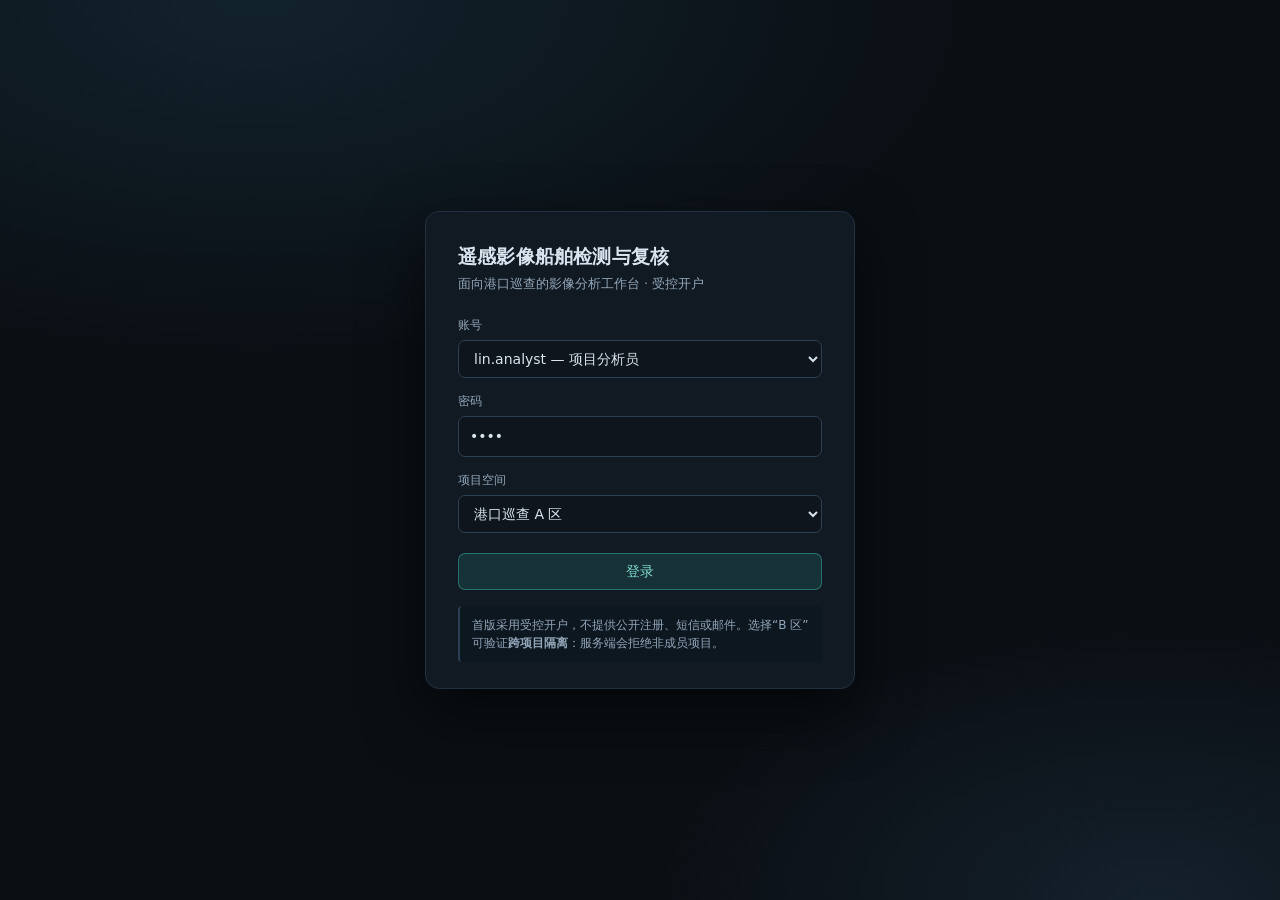
==== frontend/index.html @ cdb5a0be "feat(frontend): add image/video detection workbench with AI-assisted annotation" ====
<!DOCTYPE html>
<html lang="zh-CN">
<head>
<meta charset="utf-8">
<meta name="viewport" content="width=device-width, initial-scale=1">
<title>遥感影像船舶检测与人机协同复核系统</title>
<link rel="icon" href="data:image/svg+xml,%3Csvg xmlns='http://www.w3.org/2000/svg' viewBox='0 0 32 32'%3E%3Crect width='32' height='32' rx='7' fill='%2338b2a3'/%3E%3Cpath d='M6 20h20l-4 6H10z' fill='%230a0f14'/%3E%3Crect x='14' y='7' width='4' height='12' fill='%230a0f14'/%3E%3C/svg%3E">
<link rel="stylesheet" href="styles.css?v=2">
</head>
<body>

<!-- ============ 登录（受控开户，无公开注册） ============ -->
<div class="login-gate" id="login">
  <form class="login-card" id="login-form">
    <h1>遥感影像船舶检测与复核</h1>
    <p class="sub">面向港口巡查的影像分析工作台 · 受控开户</p>

    <div class="field">
      <label for="login-user">账号</label>
      <select id="login-user">
        <option value="lin.analyst">lin.analyst — 项目分析员</option>
        <option value="roxysunrise">roxysunrise — 项目负责人</option>
      </select>
    </div>
    <div class="field">
      <label for="login-pass">密码</label>
      <input id="login-pass" type="password" value="demo" autocomplete="current-password">
    </div>
    <div class="field">
      <label for="login-project">项目空间</label>
      <select id="login-project">
        <option value="harbor-a">港口巡查 A 区</option>
        <option value="harbor-b">港口巡查 B 区（无权限）</option>
      </select>
    </div>

    <button class="btn primary" type="submit" style="width:100%;margin-top:6px">登录</button>

    <div class="login-note">
      首版采用受控开户，不提供公开注册、短信或邮件。选择“B 区”可验证<b>跨项目隔离</b>：服务端会拒绝非成员项目。
    </div>
  </form>
</div>

<!-- ============ 应用 ============ -->
<div class="app hidden" id="app">

  <header class="topbar">
    <div class="brand">
      <div class="mark">船</div>
      <div>
        遥感船舶检测与复核
        <small>ship-detection / 0.2 · 人机协同</small>
      </div>
    </div>
    <div class="ctx">
      <span class="chip">项目 <b id="ctx-project">—</b></span>
      <span class="chip">角色 <b id="ctx-role">—</b></span>
      <span class="chip" id="ctx-model">模型 <b>YOLOv8l-OBB</b></span>
      <span class="chip">接口 <b id="ctx-api">—</b></span>
    </div>
    <div class="top-right">
      <span class="badge demo" title="上传、任务进度与 AI 候选为前端模拟；坐标、几何与统计口径按真实契约实现">演示数据</span>
      <span class="chip" id="ctx-user">—</span>
      <button class="btn ghost sm" id="btn-logout">退出</button>
    </div>
  </header>

  <div class="shell">
    <nav class="rail" id="rail">
      <button data-view="project"><span class="ic">◱</span>项目</button>
      <button data-view="upload"><span class="ic">↑</span>上传</button>
      <button data-view="task"><span class="ic">▶</span>任务</button>
      <button data-view="workbench"><span class="ic">▦</span>工作台</button>
      <a class="rail-link" href="detect.html" title="图片 / 视频检测、坐标查看与 AI 辅助框选"><span class="ic">◎</span>智能检测</a>
      <button data-view="review"><span class="ic">◐</span>疑难复核</button>
      <button data-view="stats"><span class="ic">∑</span>区域统计</button>
      <button data-view="history"><span class="ic">⟲</span>修订历史</button>
      <button data-view="export"><span class="ic">↧</span>报告导出</button>
    </nav>

    <main>

      <!-- ---------- 项目 ---------- -->
      <section class="view" id="view-project">
        <div class="pad">
          <div class="view-head">
            <h2>项目空间</h2>
            <p>所有影像、任务、结果与报告均绑定项目，服务端逐请求校验成员关系</p>
          </div>

          <div class="grid-2" style="margin-top:14px">
            <div class="card">
              <h3>当前项目</h3>
              <dl class="kv">
                <dt>项目名称</dt><dd id="pj-name">港口巡查 A 区</dd>
                <dt>项目编号</dt><dd class="mono">PRJ-A-0271</dd>
                <dt>当前角色</dt><dd id="pj-role">项目分析员</dd>
                <dt>影像数量</dt><dd>1 幅（harbor.png，2305 × 1537）</dd>
                <dt>检测任务</dt><dd id="pj-task">未创建</dd>
                <dt>存储</dt><dd>私有对象存储 · 项目内可见</dd>
              </dl>
              <div class="hr"></div>
              <h3>项目成员</h3>
              <div id="pj-members"></div>
            </div>

            <div class="card">
              <h3>权限边界</h3>
              <p class="muted" style="font-size:12.5px;margin-top:0">
                前端隐藏按钮不能替代服务端校验。以下项目在真实实现中必须逐请求检查：
              </p>
              <div class="check done"><span class="box">✓</span><span>影像、预览瓦片、任务与结果读取</span></div>
              <div class="check done"><span class="box">✓</span><span>上传会话的创建、续传、取消与完成</span></div>
              <div class="check done"><span class="box">✓</span><span>修订保存与版本切换</span></div>
              <div class="check done"><span class="box">✓</span><span>区域统计与报告下载</span></div>
              <div class="check"><span class="box">○</span><span>短期签名链接的即时撤权（需鉴权代理）</span></div>
              <div class="hr"></div>
              <div class="note">
                项目选择项来自账号实际成员关系，<b>不能由浏览器提交任意项目编号获得权限</b>。跨项目默认不可见。
              </div>
            </div>
          </div>

          <div class="grid-3" style="margin-top:14px">
            <div class="card">
              <h3>影像 <span class="tag">真实契约</span></h3>
              <div class="mono" style="font-size:11.5px;color:var(--tx-2);line-height:1.9">
                harbor.png<br>
                2305 × 1537 · RGB<br>
                <span class="dim">sha256</span> <span id="pj-sha">—</span>
              </div>
            </div>
            <div class="card">
              <h3>检测结果 <span class="tag model">模型原始</span></h3>
              <div class="stat-line" style="margin-bottom:0">
                <div class="s"><b id="pj-count">—</b><span>模型候选</span></div>
                <div class="s"><b id="pj-cand">—</b><span>合并前候选</span></div>
                <div class="s"><b id="pj-tiles">—</b><span>切片数</span></div>
              </div>
            </div>
            <div class="card">
              <h3>下一步</h3>
              <p class="muted" style="font-size:12.5px;margin:0 0 12px">上传就绪后创建检测任务，再进入工作台复核。</p>
              <button class="btn primary sm" data-goto="upload">前往上传</button>
            </div>
          </div>
        </div>
      </section>

      <!-- ---------- 上传 ---------- -->
      <section class="view" id="view-upload">
        <div class="pad">
          <div class="view-head">
            <h2>可靠上传</h2>
            <p>传输完成 ≠ 可检测：分片传输、完整性校验、图像验证、预览生成是四个独立状态</p>
          </div>

          <div class="grid-2" style="margin-top:14px;align-items:start">
            <div class="card">
              <div class="dropzone" id="dropzone">
                <div class="big">拖入影像，或点击选择</div>
                <div class="muted" style="font-size:12.5px">首版支持可解码的 RGB PNG / JPEG，保留原始文件</div>
                <div style="margin-top:14px">
                  <button class="btn sm" id="btn-pick-demo" type="button">使用示例影像 harbor.png</button>
                </div>
                <input type="file" id="file-input" accept=".png,.jpg,.jpeg" class="hidden">
              </div>

              <div class="row" style="margin-top:14px">
                <button class="btn sm" id="btn-pause" disabled>暂停传输</button>
                <button class="btn sm" id="btn-abort" disabled>模拟网络中断</button>
                <div class="spacer"></div>
                <span class="muted" id="upload-meta" style="font-size:11.5px"></span>
              </div>

              <div style="margin-top:12px">
                <div class="bar"><i id="upload-bar"></i></div>
                <div class="row" style="margin-top:8px">
                  <span class="mono" id="upload-pct" style="font-size:11.5px;color:var(--tx-2)">0%</span>
                  <span class="spacer"></span>
                  <span class="mono" id="upload-chunk" style="font-size:11.5px;color:var(--tx-3)"></span>
                </div>
              </div>

              <div class="steps" id="upload-steps"></div>

              <div class="row" style="margin-top:16px">
                <button class="btn primary" id="btn-create-task" disabled>创建检测任务</button>
                <span class="muted" id="upload-block" style="font-size:12px">未就绪影像不能创建检测任务</span>
              </div>
            </div>

            <div class="card">
              <h3>上传状态机</h3>
              <pre class="mono" style="font-size:11.5px;color:var(--tx-2);line-height:1.75;margin:0;white-space:pre-wrap">
传输中 ──100%──▶ 合并校验 ──▶ 图像验证 ──▶ 预览生成 ──▶ 可分析
   ▲                │            │            │
   └── 续传 ────────┘            │            │
                       校验失败 ✗ │   解码失败 ✗ │
                                  ▼            ▼
                              不可检测（需重新上传）</pre>
              <div class="hr"></div>
              <h3>必做约束</h3>
              <div class="check done"><span class="box">✓</span><span>以服务端已接收分片为准，重复提交不追加字节</span></div>
              <div class="check done"><span class="box">✓</span><span>核对预期长度 + 最终文件校验和</span></div>
              <div class="check done"><span class="box">✓</span><span>校验扩展名、文件签名与实际解码结果</span></div>
              <div class="check done"><span class="box">✓</span><span>限定文件大小、解码后像素与并发</span></div>
              <div class="check"><span class="box">○</span><span>刷新后需重新关联原文件才能续传</span></div>
              <div class="note warn" style="margin-top:12px">
                浏览器无法在刷新后自动重新读取本地文件，续传必须由用户重新选择同一文件再恢复。
              </div>
            </div>
          </div>
        </div>
      </section>

      <!-- ---------- 任务 ---------- -->
      <section class="view" id="view-task">
        <div class="pad">
          <div class="view-head">
            <h2>检测任务</h2>
            <p>异步大图检测与渐进反馈：进度来自真实切片记录，临时计数在合并完成后才成为最终值</p>
          </div>

          <div class="grid-2" style="margin-top:14px;align-items:start">
            <div class="card">
              <div class="row" style="margin-bottom:12px">
                <h3 style="margin:0">任务 #T-0271</h3>
                <span class="tag" id="task-state">未创建</span>
                <div class="spacer"></div>
                <span class="mono muted" style="font-size:11.5px" id="task-attempt">第 1 次尝试</span>
              </div>

              <div class="stat-line">
                <div class="s"><b id="task-tiles">0/12</b><span>已完成切片</span></div>
                <div class="s"><b id="task-temp">—</b><span>临时候选 <span class="tag pending">临时</span></span></div>
                <div class="s"><b id="task-final">—</b><span>最终数量 <span class="tag confirmed">已发布</span></span></div>
              </div>

              <div class="progress-line"><i id="task-bar"></i></div>

              <div class="row" style="margin-top:14px">
                <button class="btn primary" id="btn-run-task">开始检测</button>
                <button class="btn" id="btn-cancel-task" disabled>取消</button>
                <button class="btn" id="btn-retry-task" disabled>重试</button>
                <div class="spacer"></div>
                <button class="btn sm" id="btn-goto-wb" disabled>进入工作台</button>
              </div>

              <div class="note" style="margin-top:14px">
                取消在可终止边界生效，页面先显示<b>取消请求中</b>，不伪装已停止；重试会重新计算整次尝试，
                中间结果按尝试编号隔离，<b>不会产生重复最终计数</b>。
              </div>
            </div>

            <div class="card">
              <h3>切片进度 <span class="tag" id="tile-params">1024 / 512</span></h3>
              <div class="tiles-grid" id="tiles-grid"></div>
              <div class="hr"></div>
              <div class="mono" style="font-size:11.5px;color:var(--tx-2);line-height:1.8" id="task-log">
                等待创建任务…
              </div>
            </div>
          </div>
        </div>
      </section>

      <!-- ---------- 工作台 ---------- -->
      <section class="view" id="view-workbench">
        <div class="wb">
          <div class="banner hidden" id="wb-banner">
            <span>正在查看历史版本 <b id="wb-banner-id">v0</b>（只读，不会修改任何数据）</span>
            <span class="spacer"></span>
            <button class="btn sm" id="btn-exit-readonly">返回当前工作副本</button>
          </div>
          <div class="wb-bar">
            <div class="tool-group" id="tool-group">
              <button class="tool on" data-tool="select">选择</button>
              <button class="tool" data-tool="add">新增框</button>
              <button class="tool" data-tool="ai">AI 补框</button>
            </div>
            <div class="sep"></div>
            <button class="btn sm" id="btn-confirm">确认选中</button>
            <button class="btn sm" id="btn-delete">删除选中</button>
            <div class="sep"></div>
            <button class="btn sm" id="btn-undo">撤销</button>
            <button class="btn sm" id="btn-redo">重做</button>
            <div class="sep"></div>
            <button class="btn sm" id="btn-fit">适应窗口</button>
            <button class="btn sm" id="btn-one">1:1</button>
            <button class="btn sm" id="btn-tiles">切片网格</button>
            <button class="btn sm" id="btn-labels">编号</button>
            <div class="spacer"></div>
            <span class="tag" id="wb-dirty">无未保存修改</span>
            <button class="btn primary sm" id="btn-save">保存修订</button>
          </div>

          <div class="wb-body">
            <aside class="wb-side">
              <div class="side-head">
                <div class="row" style="margin-bottom:8px">
                  <span class="muted" style="font-size:12px">目标列表</span>
                  <div class="spacer"></div>
                  <span class="mono dim" id="list-count" style="font-size:11.5px"></span>
                </div>
                <div class="filters" id="list-filters">
                  <button class="on" data-f="all">全部</button>
                  <button data-f="pending">未检查</button>
                  <button data-f="confirmed">已确认</button>
                  <button data-f="modified">已修改</button>
                  <button data-f="deleted">已删除</button>
                  <button data-f="low">低置信</button>
                </div>
              </div>
              <div class="det-list" id="det-list"></div>
            </aside>

            <div class="canvas-wrap" id="wb-wrap">
              <canvas id="wb-canvas"></canvas>
              <div class="overlay-hint" id="wb-hint">滚轮缩放 · 拖动平移 · 点击选择</div>
              <div class="zoom-hud"><span id="wb-zoom">100%</span></div>
            </div>

            <aside class="wb-side right">
              <div class="side-head row">
                <span class="muted" style="font-size:12px">目标详情</span>
                <div class="spacer"></div>
                <span class="tag" id="detail-origin" style="display:none"></span>
              </div>
              <div class="detail" id="wb-detail">
                <div class="empty">未选择目标<br><span class="dim">在画布或列表中选择一个检测框</span></div>
              </div>
            </aside>
          </div>
        </div>
      </section>

      <!-- ---------- 疑难复核 ---------- -->
      <section class="view" id="view-review">
        <div class="pad">
          <div class="view-head">
            <h2>疑难复核队列</h2>
            <p>按可解释的原因排序，不是“检测正确概率”；确认单个目标不等于整图审核完成</p>
          </div>

          <div class="grid-2" style="margin-top:14px;align-items:start">
            <div>
              <div class="row" style="margin-bottom:10px">
                <span class="muted" style="font-size:12.5px">待复核 <b id="q-count">0</b> 项</span>
                <div class="spacer"></div>
                <button class="btn sm" id="btn-q-refresh">重新计算</button>
              </div>
              <div id="q-list"></div>
            </div>

            <div class="card">
              <h3>排序依据</h3>
              <div class="check"><span class="box">•</span><span><b>模型把握较低</b>：置信度低于 0.45</span></div>
              <div class="check"><span class="box">•</span><span><b>靠近处理边界</b>：框到所属切片边缘 &lt; 12 px</span></div>
              <div class="check"><span class="box">•</span><span><b>靠近影像边缘</b>：框到影像边界 &lt; 20 px</span></div>
              <div class="check"><span class="box">•</span><span><b>疑似重复检出</b>：与另一框互相包含中心点，说明 NMS 未合并（碎片）</span></div>
              <div class="check"><span class="box">•</span><span><b>空区域抽样</b>：512 网格内无任何检测</span></div>
              <div class="hr"></div>
              <p class="muted" style="font-size:12px;margin:0">
                前四条由真实几何计算得出（复用多边形 IoU 判定），空区域抽样基于切片候选数。
                排序分数只用于安排复核顺序，<b>不能称为检测正确概率</b>。
              </p>
              <div class="hr"></div>
              <h3>抽样检查建议</h3>
              <div id="q-samples" class="mono" style="font-size:11.5px;color:var(--tx-2);line-height:1.8"></div>
            </div>
          </div>
        </div>
      </section>

      <!-- ---------- 统计 ---------- -->
      <section class="view" id="view-stats">
        <div class="wb">
          <div class="wb-bar">
            <div class="tool-group">
              <button class="tool on" data-stat-tool="region">圈选区域</button>
              <button class="tool" data-stat-tool="pan">平移</button>
            </div>
            <div class="sep"></div>
            <button class="btn sm" id="btn-region-clear">清除区域</button>
            <button class="btn sm" id="btn-region-close">闭合区域</button>
            <div class="spacer"></div>
            <span class="muted" style="font-size:11.5px">点击添加顶点，双击或“闭合区域”完成</span>          </div>
          <div class="wb-body">
            <div class="canvas-wrap" id="st-wrap">
              <canvas id="st-canvas"></canvas>
              <div class="overlay-hint">计数规则：目标中心点落入区域</div>
            </div>
            <aside class="wb-side right" style="width:330px;flex-basis:330px">
              <div class="side-head"><span class="muted" style="font-size:12px">区域盘点</span></div>
              <div class="detail">
                <div id="st-empty" class="empty">尚未圈选区域<br><span class="dim">在左侧点击若干顶点圈出关注区域</span></div>
                <div id="st-result" class="hidden">
                  <table class="tbl">
                    <thead><tr><th>口径</th><th class="num">数量</th></tr></thead>
                    <tbody id="st-rows"></tbody>
                  </table>
                  <div class="note" style="margin-top:12px">
                    重叠区域<b>不直接相加</b>当总数；同一目标只按其中心点归属一次。
                  </div>
                </div>
                <div class="hr"></div>
                <h3 style="font-size:12.5px">全图口径</h3>
                <table class="tbl">
                  <thead><tr><th>状态</th><th class="num">数量</th></tr></thead>
                  <tbody id="st-global"></tbody>
                </table>
              </div>
            </aside>
          </div>
        </div>
      </section>

      <!-- ---------- 历史 ---------- -->
      <section class="view" id="view-history">
        <div class="pad">
          <div class="view-head">
            <h2>修订历史</h2>
            <p>模型原始结果不可变；人工修订以追加版本记录，历史版本只读</p>
          </div>
          <div class="grid-2" style="margin-top:14px;align-items:start">
            <div>
              <div id="ver-list"></div>
            </div>
            <div class="card">
              <h3>版本说明</h3>
              <p class="muted" style="font-size:12.5px;margin-top:0">
                v0 是模型输出，任何时候都不被修改。每次保存生成新版本，记录操作者、时间与变更摘要。
              </p>
              <div class="hr"></div>
              <h3>变更摘要 <span class="tag" id="diff-ver">v0</span></h3>
              <table class="tbl">
                <tbody id="diff-rows"></tbody>
              </table>
              <div class="hr"></div>
              <div class="note warn">
                报告导出绑定指定版本，后续修订不会悄悄改变旧报告。
              </div>
            </div>
          </div>
        </div>
      </section>

      <!-- ---------- 导出 ---------- -->
      <section class="view" id="view-export">
        <div class="pad">
          <div class="view-head">
            <h2>报告导出</h2>
            <p>导出绑定影像、任务、模型与结果版本，页面与报告使用同一统计口径</p>
          </div>

          <div class="grid-2" style="margin-top:14px;align-items:start">
            <div class="card">
              <h3>导出内容</h3>
              <div class="field">
                <label for="ex-version">结果版本</label>
                <select id="ex-version"></select>
              </div>
              <div class="check"><span class="box">☑</span><span>检测结果表（CSV，含四点多边形与复核状态）</span></div>
              <div class="check"><span class="box">☑</span><span>标注图（PNG，按原图像素绘制）</span></div>
              <div class="check"><span class="box">☑</span><span>分析报告（JSON，含模型、参数与统计口径）</span></div>
              <div class="row" style="margin-top:14px">
                <button class="btn primary" id="btn-export">生成并下载</button>
                <span class="muted" id="ex-status" style="font-size:12px"></span>
              </div>
            </div>

            <div class="card">
              <h3>报告将包含</h3>
              <dl class="kv" id="ex-preview"></dl>
            </div>
          </div>
        </div>
      </section>

    </main>
  </div>
</div>

<div class="toast-host" id="toasts"></div>

<script src="config.js"></script>
<script src="auth-session.js"></script>
<script src="data.js"></script>
<script src="api/geom.js"></script>
<script src="api/mock-backend.js"></script>
<script src="api/client.js"></script>
<script src="app.js"></script>
</body>
</html>
---- frontend/styles.css ----
:root {
  --bg: #0a0f14;
  --bg-2: #0e151c;
  --panel: #111a23;
  --panel-2: #16212c;
  --line: #223040;
  --line-2: #2d3f52;
  --tx: #d9e4ee;
  --tx-2: #93a6b8;
  --tx-3: #64798c;
  --accent: #38b2a3;
  --accent-2: #4a9eff;
  --warn: #e0a13a;
  --danger: #e2564a;
  --ok: #45b06a;
  --ai: #a274ff;
  --pending: #e0a13a;
  --confirmed: #45b06a;
  --modified: #4a9eff;
  --deleted: #e2564a;
  --radius: 8px;
  --mono: "Cascadia Mono", "JetBrains Mono", Consolas, monospace;
}

* { box-sizing: border-box; }

html, body {
  margin: 0;
  height: 100%;
  background: var(--bg);
  color: var(--tx);
  font: 14px/1.5 "Segoe UI", "Microsoft YaHei", system-ui, sans-serif;
  overflow: hidden;
}

button, input, select, textarea { font: inherit; color: inherit; }
button { cursor: pointer; }
.hidden { display: none !important; }
.mono { font-family: var(--mono); }
.muted { color: var(--tx-2); }
.dim { color: var(--tx-3); }
.nowrap { white-space: nowrap; }

/* ---------- login ---------- */
.login-gate {
  position: fixed;
  inset: 0;
  display: grid;
  place-items: center;
  background:
    radial-gradient(1200px 600px at 20% 0%, #12222c 0%, transparent 60%),
    radial-gradient(900px 500px at 90% 100%, #14202b 0%, transparent 55%),
    var(--bg);
  z-index: 50;
}
.login-card {
  width: 430px;
  padding: 30px 32px 26px;
  background: var(--panel);
  border: 1px solid var(--line);
  border-radius: 14px;
  box-shadow: 0 24px 60px rgba(0, 0, 0, .55);
}
.login-card h1 { margin: 0 0 4px; font-size: 19px; letter-spacing: .2px; }
.login-card .sub { margin: 0 0 22px; color: var(--tx-2); font-size: 12.5px; }
.field { margin-bottom: 14px; }
.field label { display: block; margin-bottom: 6px; font-size: 12px; color: var(--tx-2); }
.field input, .field select {
  width: 100%;
  padding: 9px 11px;
  background: var(--bg-2);
  border: 1px solid var(--line-2);
  border-radius: 7px;
  outline: none;
}
.field input:focus, .field select:focus { border-color: var(--accent); }
.login-note {
  margin-top: 16px;
  padding: 10px 12px;
  background: #0d1720;
  border-left: 2px solid var(--line-2);
  border-radius: 4px;
  font-size: 12px;
  color: var(--tx-2);
}

/* ---------- shell ---------- */
.app { height: 100%; display: flex; flex-direction: column; }

.topbar {
  height: 52px;
  flex: 0 0 52px;
  display: flex;
  align-items: center;
  gap: 16px;
  padding: 0 16px;
  background: var(--bg-2);
  border-bottom: 1px solid var(--line);
}
.brand { display: flex; align-items: center; gap: 9px; font-weight: 600; letter-spacing: .2px; }
.brand .mark {
  width: 22px; height: 22px; border-radius: 6px;
  background: linear-gradient(135deg, var(--accent), var(--accent-2));
  display: grid; place-items: center; font-size: 12px; color: #06121a; font-weight: 800;
}
.brand small { display: block; font-weight: 400; font-size: 11px; color: var(--tx-3); letter-spacing: 0; }
.ctx { display: flex; align-items: center; gap: 8px; margin-left: 8px; }
.chip {
  display: inline-flex; align-items: center; gap: 6px;
  padding: 4px 9px; border-radius: 999px;
  background: var(--panel-2); border: 1px solid var(--line);
  font-size: 12px; color: var(--tx-2);
}
.chip b { color: var(--tx); font-weight: 600; }
.top-right { margin-left: auto; display: flex; align-items: center; gap: 10px; }
.badge {
  padding: 3px 8px; border-radius: 5px; font-size: 11px; letter-spacing: .3px;
  border: 1px solid transparent;
}
.badge.demo { background: rgba(224, 161, 58, .12); color: var(--warn); border-color: rgba(224, 161, 58, .35); }
.badge.live { background: rgba(69, 176, 106, .12); color: var(--ok); border-color: rgba(69, 176, 106, .35); }
.badge.ai { background: rgba(162, 116, 255, .12); color: var(--ai); border-color: rgba(162, 116, 255, .35); }

.shell { flex: 1; display: flex; min-height: 0; }

.rail {
  width: 84px; flex: 0 0 84px;
  background: var(--bg-2);
  border-right: 1px solid var(--line);
  padding: 10px 8px;
  display: flex; flex-direction: column; gap: 4px;
  overflow-y: auto;
}
.rail button {
  display: flex; flex-direction: column; align-items: center; gap: 3px;
  padding: 9px 2px;
  background: transparent; border: 1px solid transparent; border-radius: 7px;
  color: var(--tx-2); font-size: 11.5px;
}
.rail button .ic { font-size: 15px; line-height: 1; }
.rail button:hover { background: var(--panel); color: var(--tx); }
.rail button.on { background: rgba(56, 178, 163, .12); border-color: rgba(56, 178, 163, .4); color: var(--accent); }
.rail a.rail-link {
  display: flex; flex-direction: column; align-items: center; gap: 3px;
  padding: 9px 2px;
  border: 1px solid transparent; border-radius: 7px;
  color: var(--tx-2); font-size: 11.5px; text-decoration: none;
}
.rail a.rail-link:hover { background: var(--panel); color: var(--tx); }
.rail a.rail-link .ic { font-size: 15px; line-height: 1; }
.rail .dot { width: 5px; height: 5px; border-radius: 50%; background: var(--warn); }

main { flex: 1; min-width: 0; position: relative; overflow: hidden; }
.view { position: absolute; inset: 0; display: none; overflow: auto; }
.view.on { display: flex; flex-direction: column; }

.pad { padding: 18px 20px 26px; }
.view-head { display: flex; align-items: baseline; gap: 12px; margin-bottom: 4px; }
.view-head h2 { margin: 0; font-size: 16px; font-weight: 600; }
.view-head p { margin: 0; font-size: 12.5px; color: var(--tx-2); }

.card {
  background: var(--panel);
  border: 1px solid var(--line);
  border-radius: var(--radius);
  padding: 16px 18px;
}
.card h3 { margin: 0 0 10px; font-size: 13.5px; font-weight: 600; }
.card h3 .tag { margin-left: 8px; }
.grid-2 { display: grid; grid-template-columns: 1fr 1fr; gap: 14px; }
.grid-3 { display: grid; grid-template-columns: repeat(3, 1fr); gap: 14px; }
.row { display: flex; align-items: center; gap: 10px; flex-wrap: wrap; }
.spacer { flex: 1; }

.btn {
  padding: 7px 13px; border-radius: 7px;
  background: var(--panel-2); border: 1px solid var(--line-2); color: var(--tx);
  transition: background .12s, border-color .12s;
}
.btn:hover:not(:disabled) { background: #1c2937; border-color: #3a5065; }
.btn:disabled { opacity: .42; cursor: not-allowed; }
.btn.primary { background: rgba(56, 178, 163, .16); border-color: rgba(56, 178, 163, .5); color: #7fd8cd; }
.btn.primary:hover:not(:disabled) { background: rgba(56, 178, 163, .26); }
.btn.ghost { background: transparent; }
.btn.danger { background: rgba(226, 86, 74, .12); border-color: rgba(226, 86, 74, .4); color: #f08b82; }
.btn.sm { padding: 4px 9px; font-size: 12px; border-radius: 6px; }

.tag {
  display: inline-block; padding: 2px 7px; border-radius: 4px;
  font-size: 11px; border: 1px solid var(--line-2); color: var(--tx-2);
}
.tag.pending { color: var(--pending); border-color: rgba(224, 161, 58, .45); background: rgba(224, 161, 58, .1); }
.tag.confirmed { color: var(--confirmed); border-color: rgba(69, 176, 106, .45); background: rgba(69, 176, 106, .1); }
.tag.modified { color: var(--modified); border-color: rgba(74, 158, 255, .45); background: rgba(74, 158, 255, .1); }
.tag.deleted { color: var(--deleted); border-color: rgba(226, 86, 74, .45); background: rgba(226, 86, 74, .1); }
.tag.ai { color: var(--ai); border-color: rgba(162, 116, 255, .45); background: rgba(162, 116, 255, .1); }
.tag.model { color: var(--tx-2); }

/* ---------- project ---------- */
.kv { display: grid; grid-template-columns: 132px 1fr; gap: 7px 14px; font-size: 13px; }
.kv dt { color: var(--tx-2); }
.kv dd { margin: 0; }
.member { display: flex; align-items: center; gap: 10px; padding: 8px 0; border-bottom: 1px dashed var(--line); }
.member:last-child { border-bottom: 0; }
.avatar {
  width: 28px; height: 28px; border-radius: 50%;
  background: var(--panel-2); border: 1px solid var(--line-2);
  display: grid; place-items: center; font-size: 12px; color: var(--tx-2);
}
.check { display: flex; gap: 9px; padding: 6px 0; font-size: 13px; }
.check .box { color: var(--tx-3); }
.check.done .box { color: var(--ok); }

/* ---------- upload ---------- */
.dropzone {
  border: 1.5px dashed var(--line-2);
  border-radius: 10px;
  padding: 34px 20px;
  text-align: center;
  background: #0c141b;
  transition: border-color .15s, background .15s;
}
.dropzone.hot { border-color: var(--accent); background: rgba(56, 178, 163, .06); }
.dropzone .big { font-size: 15px; margin-bottom: 6px; }
.steps { display: flex; flex-direction: column; gap: 0; margin-top: 18px; }
.step { display: flex; gap: 12px; padding: 9px 0; position: relative; }
.step .bullet {
  width: 20px; height: 20px; flex: 0 0 20px; border-radius: 50%;
  border: 1px solid var(--line-2); background: var(--bg-2);
  display: grid; place-items: center; font-size: 11px; color: var(--tx-3);
  z-index: 1;
}
.step:not(:last-child)::before {
  content: ""; position: absolute; left: 9.5px; top: 29px; bottom: -2px;
  width: 1px; background: var(--line);
}
.step.done .bullet { border-color: var(--ok); color: var(--ok); background: rgba(69, 176, 106, .12); }
.step.active .bullet { border-color: var(--accent); color: var(--accent); background: rgba(56, 178, 163, .12); }
.step .txt { font-size: 13px; }
.step .txt small { display: block; color: var(--tx-3); font-size: 11.5px; }
.bar { height: 6px; border-radius: 999px; background: #0b1219; border: 1px solid var(--line); overflow: hidden; }
.bar > i { display: block; height: 100%; width: 0; background: linear-gradient(90deg, var(--accent), var(--accent-2)); transition: width .18s linear; }

/* ---------- task ---------- */
.tiles-grid { display: grid; grid-template-columns: repeat(4, 1fr); gap: 6px; }
.tile-cell {
  height: 34px; border-radius: 5px; border: 1px solid var(--line);
  background: #0c141b; display: grid; place-items: center;
  font-size: 11px; color: var(--tx-3); font-family: var(--mono);
}
.tile-cell.done { background: rgba(56, 178, 163, .14); border-color: rgba(56, 178, 163, .45); color: #7fd8cd; }
.tile-cell.now { background: rgba(74, 158, 255, .16); border-color: rgba(74, 158, 255, .5); color: #9cc7ff; }
.stat-line { display: flex; gap: 26px; flex-wrap: wrap; margin: 4px 0 14px; }
.stat-line .s b { display: block; font-size: 20px; font-weight: 600; letter-spacing: .3px; }
.stat-line .s span { font-size: 11.5px; color: var(--tx-3); }
.progress-line { height: 5px; border-radius: 999px; background: #0b1219; overflow: hidden; border: 1px solid var(--line); }
.progress-line > i { display: block; height: 100%; background: linear-gradient(90deg, var(--accent), var(--accent-2)); width: 0; transition: width .2s; }

/* ---------- workbench ---------- */
.wb { flex: 1; display: flex; flex-direction: column; min-height: 0; }
.wb-bar {
  display: flex; align-items: center; gap: 6px; flex-wrap: wrap;
  padding: 8px 12px; background: var(--bg-2); border-bottom: 1px solid var(--line);
}
.tool-group { display: flex; gap: 2px; padding: 2px; background: #0b1219; border: 1px solid var(--line); border-radius: 7px; }
.tool {
  padding: 5px 10px; border-radius: 5px; border: 1px solid transparent;
  background: transparent; color: var(--tx-2); font-size: 12.5px;
}
.tool:hover { color: var(--tx); background: var(--panel); }
.tool.on { background: rgba(56, 178, 163, .16); border-color: rgba(56, 178, 163, .45); color: #7fd8cd; }
.sep { width: 1px; height: 20px; background: var(--line); margin: 0 4px; }

.wb-body { flex: 1; display: flex; min-height: 0; }
.wb-side {
  width: 268px; flex: 0 0 268px; background: var(--panel); border-right: 1px solid var(--line);
  display: flex; flex-direction: column; min-height: 0;
}
.wb-side.right { border-right: 0; border-left: 1px solid var(--line); width: 288px; flex-basis: 288px; }
.side-head { padding: 10px 12px; border-bottom: 1px solid var(--line); }
.filters { display: flex; gap: 4px; flex-wrap: wrap; }
.filters button {
  padding: 3px 8px; font-size: 11.5px; border-radius: 999px;
  background: transparent; border: 1px solid var(--line); color: var(--tx-2);
}
.filters button.on { background: var(--panel-2); border-color: var(--line-2); color: var(--tx); }
.det-list { flex: 1; overflow-y: auto; }
.det-item {
  display: flex; align-items: center; gap: 8px;
  padding: 7px 12px; border-bottom: 1px solid rgba(34, 48, 64, .55);
  cursor: pointer; font-size: 12.5px;
}
.det-item:hover { background: #16212c; }
.det-item.sel { background: rgba(56, 178, 163, .12); box-shadow: inset 2px 0 0 var(--accent); }
.det-item .id { width: 30px; color: var(--tx-3); font-family: var(--mono); font-size: 11.5px; }
.det-item .cf { margin-left: auto; font-family: var(--mono); font-size: 11.5px; color: var(--tx-2); }
.det-item .sw { width: 8px; height: 8px; border-radius: 2px; flex: 0 0 8px; }

.canvas-wrap { flex: 1; position: relative; min-width: 0; background: #070b10; overflow: hidden; }
.canvas-wrap canvas { display: block; width: 100%; height: 100%; cursor: crosshair; }
.canvas-wrap.panning canvas { cursor: grabbing; }
.overlay-hint {
  position: absolute; left: 12px; bottom: 12px;
  padding: 5px 10px; border-radius: 6px;
  background: rgba(9, 15, 21, .86); border: 1px solid var(--line);
  font-size: 11.5px; color: var(--tx-2); pointer-events: none;
}
.zoom-hud {
  position: absolute; right: 12px; bottom: 12px;
  display: flex; gap: 6px; align-items: center;
  padding: 4px 8px; border-radius: 6px;
  background: rgba(9, 15, 21, .86); border: 1px solid var(--line);
  font-family: var(--mono); font-size: 11.5px; color: var(--tx-2);
}
.banner {
  display: flex; align-items: center; gap: 10px;
  padding: 8px 12px; font-size: 12.5px;
  background: rgba(74, 158, 255, .1); border-bottom: 1px solid rgba(74, 158, 255, .3);
  color: #9cc7ff;
}
.banner.warn { background: rgba(224, 161, 58, .1); border-color: rgba(224, 161, 58, .3); color: #f0c274; }

.detail { padding: 12px; font-size: 12.5px; overflow-y: auto; }
.detail dl { display: grid; grid-template-columns: 74px 1fr; gap: 6px 10px; margin: 0 0 12px; }
.detail dt { color: var(--tx-3); }
.detail dd { margin: 0; font-family: var(--mono); font-size: 11.5px; }
.detail textarea {
  width: 100%; min-height: 62px; resize: vertical;
  background: var(--bg-2); border: 1px solid var(--line-2); border-radius: 6px;
  padding: 7px 8px; font-size: 12.5px; outline: none;
}
.detail textarea:focus { border-color: var(--accent); }
.empty { padding: 28px 14px; text-align: center; color: var(--tx-3); font-size: 12.5px; }

/* ---------- review queue ---------- */
.q-item {
  display: flex; gap: 12px; align-items: flex-start;
  padding: 12px 14px; border: 1px solid var(--line); border-radius: 8px;
  background: var(--panel); margin-bottom: 8px; cursor: pointer;
}
.q-item:hover { border-color: var(--line-2); background: var(--panel-2); }
.q-item .rank { font-family: var(--mono); font-size: 12px; color: var(--tx-3); width: 22px; }
.q-item .why { display: flex; gap: 6px; flex-wrap: wrap; margin-top: 6px; }

/* ---------- tables ---------- */
table.tbl { width: 100%; border-collapse: collapse; font-size: 12.5px; }
table.tbl th, table.tbl td { padding: 7px 9px; text-align: left; border-bottom: 1px solid var(--line); }
table.tbl th { color: var(--tx-3); font-weight: 500; font-size: 11.5px; text-transform: uppercase; letter-spacing: .4px; }
table.tbl td.num, table.tbl th.num { text-align: right; font-family: var(--mono); }
table.tbl tr:hover td { background: rgba(22, 33, 44, .6); }

/* ---------- history ---------- */
.ver {
  display: flex; align-items: center; gap: 12px;
  padding: 11px 14px; border: 1px solid var(--line); border-radius: 8px;
  background: var(--panel); margin-bottom: 8px;
}
.ver.on { border-color: rgba(56, 178, 163, .5); background: rgba(56, 178, 163, .07); }
.ver .vid { font-family: var(--mono); font-size: 12px; color: var(--tx-2); width: 42px; }
.ver .meta { font-size: 11.5px; color: var(--tx-3); }

/* ---------- misc ---------- */
.hr { height: 1px; background: var(--line); margin: 14px 0; }
.note {
  padding: 10px 12px; border-radius: 6px; font-size: 12px;
  background: #0c141b; border-left: 2px solid var(--line-2); color: var(--tx-2);
}
.note.warn { border-left-color: var(--warn); }
.kbd {
  font-family: var(--mono); font-size: 11px; padding: 1px 5px;
  border: 1px solid var(--line-2); border-bottom-width: 2px; border-radius: 4px;
  background: var(--bg-2); color: var(--tx-2);
}
.scroll { overflow-y: auto; }
.toast-host { position: fixed; right: 18px; bottom: 18px; display: flex; flex-direction: column; gap: 8px; z-index: 90; }
.toast {
  padding: 10px 14px; border-radius: 8px; font-size: 12.5px;
  background: #16212c; border: 1px solid var(--line-2);
  box-shadow: 0 10px 26px rgba(0, 0, 0, .45);
  animation: pop .18s ease-out;
}
.toast.ok { border-color: rgba(69, 176, 106, .5); }
.toast.err { border-color: rgba(226, 86, 74, .5); }
@keyframes pop { from { opacity: 0; transform: translateY(6px); } to { opacity: 1; transform: none; } }

@media (max-width: 1180px) {
  .wb-side { width: 216px; flex-basis: 216px; }
  .wb-side.right { width: 232px; flex-basis: 232px; }
  .grid-3 { grid-template-columns: 1fr 1fr; }
}
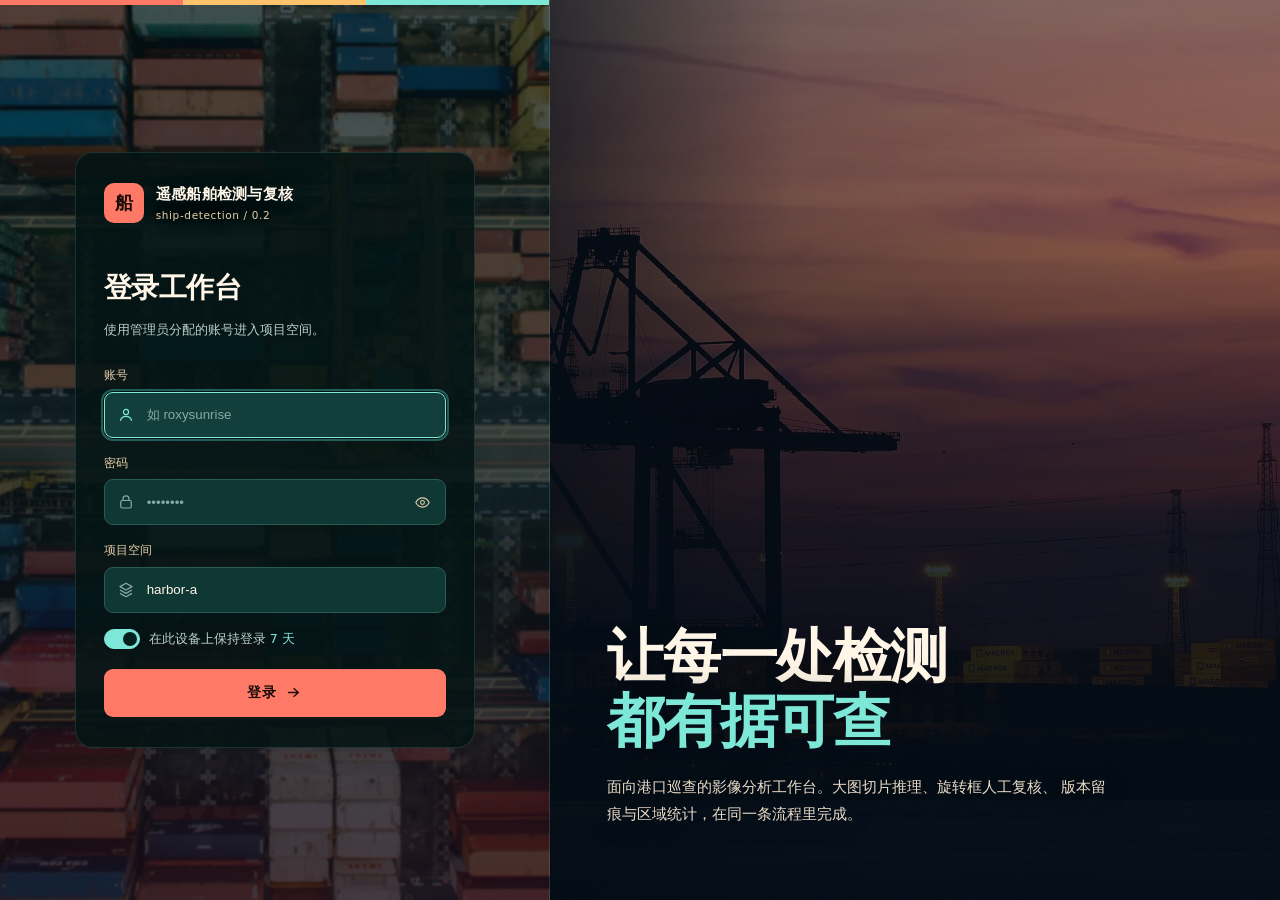
==== commit 8a663e4b: "feat(frontend): 接真实后端——项目影像/任务列表、模式徽章、同源默认配置 - config.js / detect-config.js 默认 'http' 且 baseUrl 留空（同" ====
--- a/frontend/index.html
+++ b/frontend/index.html
@@ -60,7 +60,7 @@
       <span class="chip">接口 <b id="ctx-api">—</b></span>
     </div>
     <div class="top-right">
-      <span class="badge demo" title="上传、任务进度与 AI 候选为前端模拟；坐标、几何与统计口径按真实契约实现">演示数据</span>
+      <span class="badge" id="mode-badge" title="数据来源：真实后端 / 浏览器内模拟">…</span>
       <span class="chip" id="ctx-user">—</span>
       <button class="btn ghost sm" id="btn-logout">退出</button>
     </div>
@@ -96,7 +96,7 @@
                 <dt>项目名称</dt><dd id="pj-name">港口巡查 A 区</dd>
                 <dt>项目编号</dt><dd class="mono">PRJ-A-0271</dd>
                 <dt>当前角色</dt><dd id="pj-role">项目分析员</dd>
-                <dt>影像数量</dt><dd>1 幅（harbor.png，2305 × 1537）</dd>
+                <dt>影像数量</dt><dd id="pj-images">—</dd>
                 <dt>检测任务</dt><dd id="pj-task">未创建</dd>
                 <dt>存储</dt><dd>私有对象存储 · 项目内可见</dd>
               </dl>
@@ -124,12 +124,12 @@
 
           <div class="grid-3" style="margin-top:14px">
             <div class="card">
-              <h3>影像 <span class="tag">真实契约</span></h3>
-              <div class="mono" style="font-size:11.5px;color:var(--tx-2);line-height:1.9">
-                harbor.png<br>
-                2305 × 1537 · RGB<br>
-                <span class="dim">sha256</span> <span id="pj-sha">—</span>
-              </div>
+              <h3>项目影像 <span class="tag" id="pj-image-count">服务端列表</span></h3>
+              <div id="pj-image-list" class="lib" style="font-size:12px">
+                <div class="dim" style="padding:6px 0">加载中…</div>
+              </div>
+              <div class="hr"></div>
+              <div class="mono dim" style="font-size:11px">sha256 <span id="pj-sha">—</span></div>
             </div>
             <div class="card">
               <h3>检测结果 <span class="tag model">模型原始</span></h3>
@@ -137,6 +137,11 @@
                 <div class="s"><b id="pj-count">—</b><span>模型候选</span></div>
                 <div class="s"><b id="pj-cand">—</b><span>合并前候选</span></div>
                 <div class="s"><b id="pj-tiles">—</b><span>切片数</span></div>
+              </div>
+              <div class="hr"></div>
+              <h3 style="font-size:12px;margin-bottom:8px">检测任务</h3>
+              <div id="pj-task-list" class="lib" style="font-size:12px">
+                <div class="dim" style="padding:6px 0">加载中…</div>
               </div>
             </div>
             <div class="card">
--- a/frontend/styles.css
+++ b/frontend/styles.css
@@ -388,3 +388,19 @@
   .wb-side.right { width: 232px; flex-basis: 232px; }
   .grid-3 { grid-template-columns: 1fr 1fr; }
 }
+
+/* ---------- 项目库列表（影像 / 任务）：服务端真实数据，点击进入 ---------- */
+.lib { display: flex; flex-direction: column; gap: 3px; }
+.lib-row {
+  display: flex; align-items: center; gap: 10px;
+  padding: 7px 9px; border-radius: 7px;
+  border: 1px solid transparent; cursor: pointer;
+  transition: background .15s ease, border-color .15s ease;
+}
+.lib-row:hover { background: rgba(74, 158, 255, .10); border-color: rgba(74, 158, 255, .35); }
+.lib-row:focus-visible { outline: 2px solid var(--accent-2); outline-offset: 1px; }
+.lib-name {
+  flex: 1; min-width: 0; overflow: hidden; text-overflow: ellipsis; white-space: nowrap;
+  color: var(--tx);
+}
+.lib-row .dim { font-size: 11.5px; white-space: nowrap; }
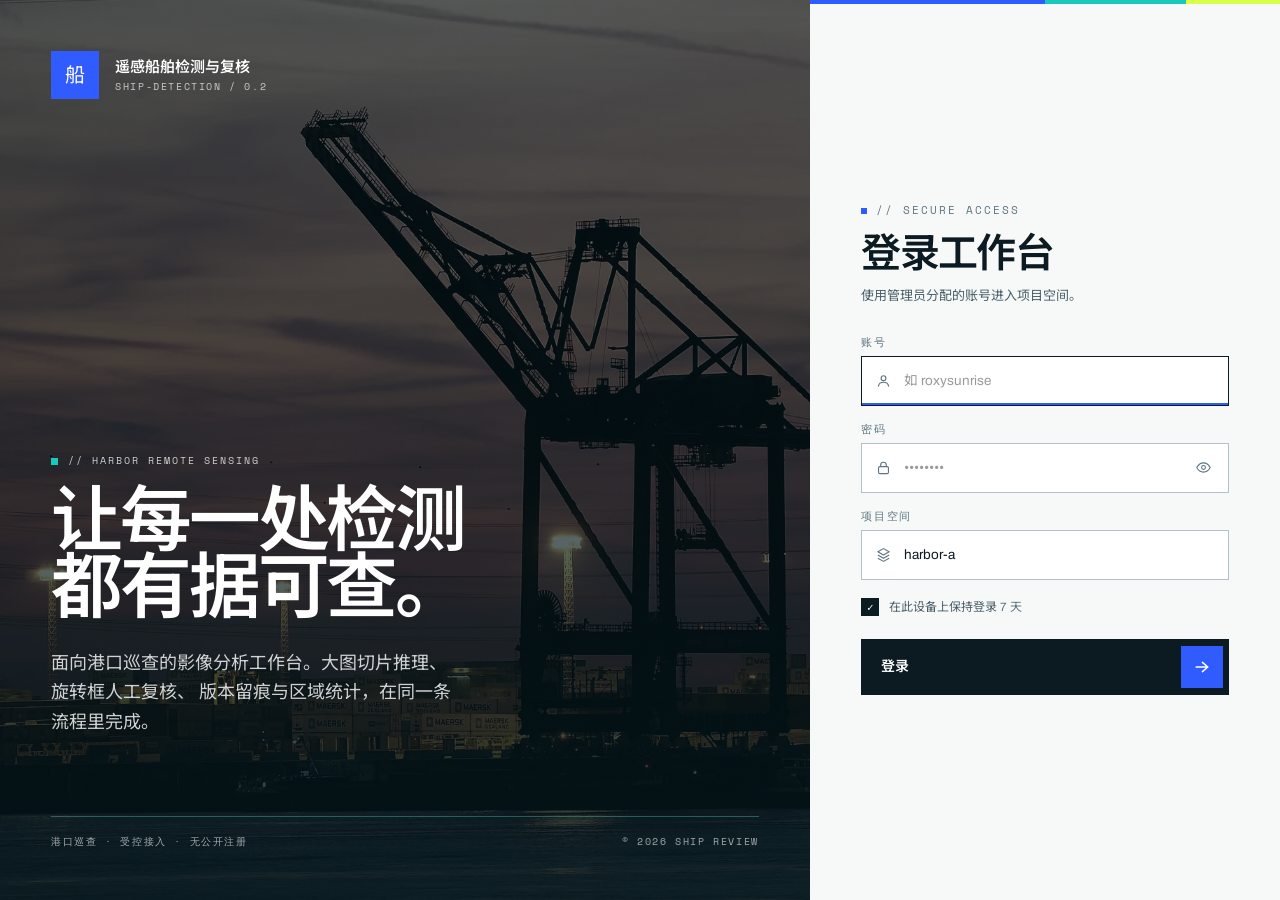
==== commit 2c1b7482: "feat(frontend): refresh harbor UI with ocean backdrops and persistent login" ====
--- a/frontend/index.html
+++ b/frontend/index.html
@@ -3,106 +3,137 @@
 <head>
 <meta charset="utf-8">
 <meta name="viewport" content="width=device-width, initial-scale=1">
+<meta name="theme-color" content="#0a1218">
 <title>遥感影像船舶检测与人机协同复核系统</title>
-<link rel="icon" href="data:image/svg+xml,%3Csvg xmlns='http://www.w3.org/2000/svg' viewBox='0 0 32 32'%3E%3Crect width='32' height='32' rx='7' fill='%2338b2a3'/%3E%3Cpath d='M6 20h20l-4 6H10z' fill='%230a0f14'/%3E%3Crect x='14' y='7' width='4' height='12' fill='%230a0f14'/%3E%3C/svg%3E">
-<link rel="stylesheet" href="styles.css?v=2">
+<link rel="icon" href="data:image/svg+xml,%3Csvg xmlns='http://www.w3.org/2000/svg' viewBox='0 0 32 32'%3E%3Crect width='32' height='32' fill='%232f5bff'/%3E%3Cpath d='M6 20h20l-4 6H10z' fill='%23fff'/%3E%3Crect x='14' y='7' width='4' height='12' fill='%23fff'/%3E%3C/svg%3E">
+<link rel="preconnect" href="https://fonts.googleapis.com">
+<link rel="preconnect" href="https://fonts.gstatic.com" crossorigin>
+<link href="https://fonts.googleapis.com/css2?family=Archivo:wght@400;500;600;700&family=Noto+Sans+SC:wght@400;500;700&family=Space+Mono:wght@400;700&display=swap" rel="stylesheet">
+<link rel="stylesheet" href="styles.css?v=54">
 </head>
 <body>
 
 <!-- ============ 登录（受控开户，无公开注册） ============ -->
 <div class="login-gate" id="login">
-  <form class="login-card" id="login-form">
-    <h1>遥感影像船舶检测与复核</h1>
-    <p class="sub">面向港口巡查的影像分析工作台 · 受控开户</p>
-
-    <div class="field">
-      <label for="login-user">账号</label>
-      <select id="login-user">
-        <option value="lin.analyst">lin.analyst — 项目分析员</option>
-        <option value="roxysunrise">roxysunrise — 项目负责人</option>
-      </select>
+  <div class="gate-scene" aria-hidden="true"></div>
+  <div class="gate-top">
+    <span class="brand-mark" aria-hidden="true">船</span>
+    <span class="brand-name">遥感船舶检测与复核<small>SHIP-DETECTION / 0.2</small></span>
+    <span class="gate-top-meta mono">港口巡查 · 受控接入</span>
+    <span class="topbar-strip" aria-hidden="true"><i></i><i></i><i></i></span>
+  </div>
+
+  <div class="gate-grid">
+    <div class="gate-hero">
+      <p class="kicker mono">// HARBOR REMOTE SENSING</p>
+      <h1>让每一处检测<br>都有据可查。</h1>
+      <p class="lede">遥感船舶检测与复核系统：面向港口巡查的影像分析工作台。大图切片推理、旋转框人工复核与版本留痕，在同一条流程里完成。</p>
     </div>
-    <div class="field">
-      <label for="login-pass">密码</label>
-      <input id="login-pass" type="password" value="demo" autocomplete="current-password">
-    </div>
-    <div class="field">
-      <label for="login-project">项目空间</label>
-      <select id="login-project">
-        <option value="harbor-a">港口巡查 A 区</option>
-        <option value="harbor-b">港口巡查 B 区（无权限）</option>
-      </select>
-    </div>
-
-    <button class="btn primary" type="submit" style="width:100%;margin-top:6px">登录</button>
-
-    <div class="login-note">
-      首版采用受控开户，不提供公开注册、短信或邮件。选择“B 区”可验证<b>跨项目隔离</b>：服务端会拒绝非成员项目。
-    </div>
-  </form>
+
+    <form class="login-card" id="login-form">
+      <div class="login-card-h">
+        <span class="mono">// ACCESS</span>
+        <span class="mono dim">受控开户</span>
+      </div>
+
+      <h2 class="gate-card-title">进入项目空间</h2>
+      <p class="gate-card-sub">使用管理员分配的账号，受控接入。</p>
+
+      <div class="field">
+        <label for="login-user">账号</label>
+        <select id="login-user">
+          <option value="lin.analyst">lin.analyst — 项目分析员</option>
+          <option value="roxysunrise">roxysunrise — 项目负责人</option>
+        </select>
+      </div>
+      <div class="field">
+        <label for="login-pass">密码</label>
+        <input id="login-pass" type="password" value="demo" autocomplete="current-password">
+      </div>
+      <div class="field">
+        <label for="login-project">项目空间</label>
+        <select id="login-project">
+          <option value="harbor-a">港口巡查 A 区</option>
+          <option value="harbor-b">港口巡查 B 区（无权限）</option>
+        </select>
+      </div>
+
+      <button class="btn primary lg" type="submit">登录工作台</button>
+
+      <div class="login-note">
+        首版采用受控开户，不提供公开注册、短信或邮件。选择“B 区”可验证<b>跨项目隔离</b>：服务端会拒绝非成员项目。
+      </div>
+    </form>
+  </div>
 </div>
 
 <!-- ============ 应用 ============ -->
 <div class="app hidden" id="app">
 
   <header class="topbar">
-    <div class="brand">
-      <div class="mark">船</div>
-      <div>
-        遥感船舶检测与复核
-        <small>ship-detection / 0.2 · 人机协同</small>
-      </div>
+    <a class="brand" href="index.html" title="遥感影像船舶检测与人机协同复核">
+      <span class="brand-mark" aria-hidden="true">船</span>
+      <span class="brand-name">遥感船舶检测与复核<small>SHIP-DETECTION / 0.2</small></span>
+    </a>
+
+    <div class="ctx">
+      <span class="ctx-item"><i>项目</i><b id="ctx-project">—</b></span>
+      <span class="ctx-item"><i>角色</i><b id="ctx-role">—</b></span>
+      <span class="ctx-item"><i>接口</i><b id="ctx-api">—</b></span>
     </div>
-    <div class="ctx">
-      <span class="chip">项目 <b id="ctx-project">—</b></span>
-      <span class="chip">角色 <b id="ctx-role">—</b></span>
-      <span class="chip" id="ctx-model">模型 <b>YOLOv8l-OBB</b></span>
-      <span class="chip">接口 <b id="ctx-api">—</b></span>
-    </div>
+
     <div class="top-right">
-      <span class="badge" id="mode-badge" title="数据来源：真实后端 / 浏览器内模拟">…</span>
-      <span class="chip" id="ctx-user">—</span>
+      <span class="badge demo" title="上传、任务进度与 AI 候选为前端模拟；坐标、几何与统计口径按真实契约实现">演示数据</span>
+      <span class="who mono" id="ctx-user">—</span>
       <button class="btn ghost sm" id="btn-logout">退出</button>
+    <span class="topbar-strip" aria-hidden="true"><i></i><i></i><i></i></span>
     </div>
   </header>
 
+  <nav class="tabs" id="rail" aria-label="工作区">
+    <span class="tab-ink" aria-hidden="true"></span>
+    <button type="button" data-view="project"><i>01</i><span>项目</span></button>
+    <button type="button" data-view="upload"><i>02</i><span>上传</span></button>
+    <button type="button" data-view="task"><i>03</i><span>任务</span></button>
+    <button type="button" data-view="workbench"><i>04</i><span>工作台</span></button>
+    <a class="rail-link" href="detect.html" title="图片 / 视频检测、坐标查看与 AI 辅助框选"><i>05</i><span>智能检测</span></a>
+    <button type="button" data-view="review"><i>06</i><span>疑难复核</span></button>
+    <button type="button" data-view="stats"><i>07</i><span>区域统计</span></button>
+    <button type="button" data-view="history"><i>08</i><span>修订历史</span></button>
+    <button type="button" data-view="export"><i>09</i><span>报告导出</span></button>
+    <span class="tabs-end mono">A 区 / 港口巡查</span>
+  </nav>
+
   <div class="shell">
-    <nav class="rail" id="rail">
-      <button data-view="project"><span class="ic">◱</span>项目</button>
-      <button data-view="upload"><span class="ic">↑</span>上传</button>
-      <button data-view="task"><span class="ic">▶</span>任务</button>
-      <button data-view="workbench"><span class="ic">▦</span>工作台</button>
-      <a class="rail-link" href="detect.html" title="图片 / 视频检测、坐标查看与 AI 辅助框选"><span class="ic">◎</span>智能检测</a>
-      <button data-view="review"><span class="ic">◐</span>疑难复核</button>
-      <button data-view="stats"><span class="ic">∑</span>区域统计</button>
-      <button data-view="history"><span class="ic">⟲</span>修订历史</button>
-      <button data-view="export"><span class="ic">↧</span>报告导出</button>
-    </nav>
-
     <main>
 
+      <h1 class="sr-only">遥感影像船舶检测与人机协同复核工作台</h1>
+
       <!-- ---------- 项目 ---------- -->
-      <section class="view" id="view-project">
+      <section class="view light" id="view-project">
         <div class="pad">
           <div class="view-head">
-            <h2>项目空间</h2>
-            <p>所有影像、任务、结果与报告均绑定项目，服务端逐请求校验成员关系</p>
-          </div>
-
-          <div class="grid-2" style="margin-top:14px">
+            <div class="vh-main">
+              <p class="kicker mono">// 01 — PROJECT</p>
+              <h2>项目空间</h2>
+            </div>
+            <div class="vh-side">
+              <p>所有影像、任务、结果与报告均绑定项目，服务端逐请求校验成员关系。</p>
+              <div class="vh-meta mono"><span>PRJ-A-0271</span><span>港口巡查 A 区</span><span>受控访问</span></div>
+            </div>
+          </div>
+
+          <div class="grid-2">
             <div class="card">
               <h3>当前项目</h3>
               <dl class="kv">
                 <dt>项目名称</dt><dd id="pj-name">港口巡查 A 区</dd>
                 <dt>项目编号</dt><dd class="mono">PRJ-A-0271</dd>
                 <dt>当前角色</dt><dd id="pj-role">项目分析员</dd>
-                <dt>影像数量</dt><dd id="pj-images">—</dd>
+                <dt>影像数量</dt><dd>1 幅（harbor.png，2305 × 1537）</dd>
                 <dt>检测任务</dt><dd id="pj-task">未创建</dd>
                 <dt>存储</dt><dd>私有对象存储 · 项目内可见</dd>
               </dl>
-              <div class="hr"></div>
-              <h3>项目成员</h3>
-              <div id="pj-members"></div>
             </div>
 
             <div class="card">
@@ -114,39 +145,34 @@
               <div class="check done"><span class="box">✓</span><span>上传会话的创建、续传、取消与完成</span></div>
               <div class="check done"><span class="box">✓</span><span>修订保存与版本切换</span></div>
               <div class="check done"><span class="box">✓</span><span>区域统计与报告下载</span></div>
-              <div class="check"><span class="box">○</span><span>短期签名链接的即时撤权（需鉴权代理）</span></div>
-              <div class="hr"></div>
-              <div class="note">
-                项目选择项来自账号实际成员关系，<b>不能由浏览器提交任意项目编号获得权限</b>。跨项目默认不可见。
-              </div>
-            </div>
-          </div>
-
-          <div class="grid-3" style="margin-top:14px">
-            <div class="card">
-              <h3>项目影像 <span class="tag" id="pj-image-count">服务端列表</span></h3>
-              <div id="pj-image-list" class="lib" style="font-size:12px">
-                <div class="dim" style="padding:6px 0">加载中…</div>
-              </div>
-              <div class="hr"></div>
-              <div class="mono dim" style="font-size:11px">sha256 <span id="pj-sha">—</span></div>
-            </div>
-            <div class="card">
+              <div class="check"><span class="box">—</span><span>短期签名链接的即时撤权（需鉴权代理）</span></div>
+            </div>
+          </div>
+
+          <div class="note" style="margin-top:20px">
+            项目选择项来自账号实际成员关系，<b>不能由浏览器提交任意项目编号获得权限</b>。跨项目默认不可见。
+          </div>
+
+          <div class="grid-3" style="margin-top:20px">
+            <div class="card">
+              <h3>影像 <span class="tag">真实契约</span></h3>
+              <div class="mono" style="font-size:11.5px;color:var(--tx-2);line-height:1.9">
+                harbor.png<br>
+                2305 × 1537 · RGB<br>
+                <span class="dim">sha256</span> <span id="pj-sha">—</span>
+              </div>
+            </div>
+            <div class="card ink">
               <h3>检测结果 <span class="tag model">模型原始</span></h3>
               <div class="stat-line" style="margin-bottom:0">
                 <div class="s"><b id="pj-count">—</b><span>模型候选</span></div>
                 <div class="s"><b id="pj-cand">—</b><span>合并前候选</span></div>
                 <div class="s"><b id="pj-tiles">—</b><span>切片数</span></div>
               </div>
-              <div class="hr"></div>
-              <h3 style="font-size:12px;margin-bottom:8px">检测任务</h3>
-              <div id="pj-task-list" class="lib" style="font-size:12px">
-                <div class="dim" style="padding:6px 0">加载中…</div>
-              </div>
-            </div>
-            <div class="card">
+            </div>
+            <div class="card signal">
               <h3>下一步</h3>
-              <p class="muted" style="font-size:12.5px;margin:0 0 12px">上传就绪后创建检测任务，再进入工作台复核。</p>
+              <p class="muted" style="font-size:13px;margin:0 0 16px">上传就绪后创建检测任务，再进入工作台复核。</p>
               <button class="btn primary sm" data-goto="upload">前往上传</button>
             </div>
           </div>
@@ -154,19 +180,26 @@
       </section>
 
       <!-- ---------- 上传 ---------- -->
-      <section class="view" id="view-upload">
+      <section class="view light" id="view-upload">
         <div class="pad">
           <div class="view-head">
-            <h2>可靠上传</h2>
-            <p>传输完成 ≠ 可检测：分片传输、完整性校验、图像验证、预览生成是四个独立状态</p>
-          </div>
-
-          <div class="grid-2" style="margin-top:14px;align-items:start">
-            <div class="card">
+            <div class="vh-main">
+              <p class="kicker mono">// 02 — INGEST</p>
+              <h2>可靠上传</h2>
+            </div>
+            <div class="vh-side">
+              <p>传输完成 ≠ 可检测：分片传输、完整性校验、图像验证、预览生成是四个独立状态。</p>
+              <div class="vh-meta mono"><span>1 MiB / CHUNK</span><span>SHA-256</span><span>RESUMABLE</span></div>
+            </div>
+          </div>
+
+          <div class="grid-2" style="align-items:start">
+            <div class="card">
+              <h3>影像源</h3>
               <div class="dropzone" id="dropzone">
                 <div class="big">拖入影像，或点击选择</div>
-                <div class="muted" style="font-size:12.5px">首版支持可解码的 RGB PNG / JPEG，保留原始文件</div>
-                <div style="margin-top:14px">
+                <div class="muted" style="font-size:13px">首版支持可解码的 RGB PNG / JPEG，保留原始文件</div>
+                <div style="margin-top:18px">
                   <button class="btn sm" id="btn-pick-demo" type="button">使用示例影像 harbor.png</button>
                 </div>
                 <input type="file" id="file-input" accept=".png,.jpg,.jpeg" class="hidden">
@@ -221,20 +254,26 @@
       </section>
 
       <!-- ---------- 任务 ---------- -->
-      <section class="view" id="view-task">
+      <section class="view light" id="view-task">
         <div class="pad">
           <div class="view-head">
-            <h2>检测任务</h2>
-            <p>异步大图检测与渐进反馈：进度来自真实切片记录，临时计数在合并完成后才成为最终值</p>
-          </div>
-
-          <div class="grid-2" style="margin-top:14px;align-items:start">
-            <div class="card">
-              <div class="row" style="margin-bottom:12px">
+            <div class="vh-main">
+              <p class="kicker mono">// 03 — DETECTION</p>
+              <h2>检测任务</h2>
+            </div>
+            <div class="vh-side">
+              <p>异步大图检测与渐进反馈：进度来自真实切片记录，临时计数在合并完成后才成为最终值。</p>
+              <div class="vh-meta mono"><span>T-0271</span><span>12 TILES</span><span>NMS 0.10</span></div>
+            </div>
+          </div>
+
+          <div class="grid-2" style="align-items:start">
+            <div class="card">
+              <div class="row" style="margin-bottom:16px">
                 <h3 style="margin:0">任务 #T-0271</h3>
                 <span class="tag" id="task-state">未创建</span>
                 <div class="spacer"></div>
-                <span class="mono muted" style="font-size:11.5px" id="task-attempt">第 1 次尝试</span>
+                <span class="mono muted" id="task-attempt">第 1 次尝试</span>
               </div>
 
               <div class="stat-line">
@@ -272,7 +311,7 @@
       </section>
 
       <!-- ---------- 工作台 ---------- -->
-      <section class="view" id="view-workbench">
+      <section class="view dark" id="view-workbench">
         <div class="wb">
           <div class="banner hidden" id="wb-banner">
             <span>正在查看历史版本 <b id="wb-banner-id">v0</b>（只读，不会修改任何数据）</span>
@@ -323,6 +362,10 @@
 
             <div class="canvas-wrap" id="wb-wrap">
               <canvas id="wb-canvas"></canvas>
+              <div class="stage-meta">
+                <span class="mono">HARBOR.PNG · 2305 × 1537</span>
+                <span class="mono">SITE A / 港口巡查 A 区</span>
+              </div>
               <div class="overlay-hint" id="wb-hint">滚轮缩放 · 拖动平移 · 点击选择</div>
               <div class="zoom-hud"><span id="wb-zoom">100%</span></div>
             </div>
@@ -342,14 +385,20 @@
       </section>
 
       <!-- ---------- 疑难复核 ---------- -->
-      <section class="view" id="view-review">
+      <section class="view light" id="view-review">
         <div class="pad">
           <div class="view-head">
-            <h2>疑难复核队列</h2>
-            <p>按可解释的原因排序，不是“检测正确概率”；确认单个目标不等于整图审核完成</p>
-          </div>
-
-          <div class="grid-2" style="margin-top:14px;align-items:start">
+            <div class="vh-main">
+              <p class="kicker mono">// 06 — REVIEW QUEUE</p>
+              <h2>疑难复核</h2>
+            </div>
+            <div class="vh-side">
+              <p>按可解释的原因排序，不是“检测正确概率”；确认单个目标不等于整图审核完成。</p>
+              <div class="vh-meta mono"><span>4 REASONS</span><span>GEOMETRY-BASED</span></div>
+            </div>
+          </div>
+
+          <div class="grid-2" style="align-items:start">
             <div>
               <div class="row" style="margin-bottom:10px">
                 <span class="muted" style="font-size:12.5px">待复核 <b id="q-count">0</b> 项</span>
@@ -361,26 +410,27 @@
 
             <div class="card">
               <h3>排序依据</h3>
-              <div class="check"><span class="box">•</span><span><b>模型把握较低</b>：置信度低于 0.45</span></div>
-              <div class="check"><span class="box">•</span><span><b>靠近处理边界</b>：框到所属切片边缘 &lt; 12 px</span></div>
-              <div class="check"><span class="box">•</span><span><b>靠近影像边缘</b>：框到影像边界 &lt; 20 px</span></div>
-              <div class="check"><span class="box">•</span><span><b>疑似重复检出</b>：与另一框互相包含中心点，说明 NMS 未合并（碎片）</span></div>
-              <div class="check"><span class="box">•</span><span><b>空区域抽样</b>：512 网格内无任何检测</span></div>
-              <div class="hr"></div>
-              <p class="muted" style="font-size:12px;margin:0">
+              <div class="reasons">
+                <div class="reason"><b>模型把握较低</b><span>置信度低于 0.45</span></div>
+                <div class="reason"><b>靠近处理边界</b><span>框到所属切片边缘 &lt; 12 px</span></div>
+                <div class="reason"><b>靠近影像边缘</b><span>框到影像边界 &lt; 20 px</span></div>
+                <div class="reason"><b>疑似重复检出</b><span>与另一框互相包含中心点，说明 NMS 未合并（碎片）</span></div>
+                <div class="reason"><b>空区域抽样</b><span>512 网格内无任何检测</span></div>
+              </div>
+              <p class="muted" style="font-size:12.5px;margin:18px 0 0">
                 前四条由真实几何计算得出（复用多边形 IoU 判定），空区域抽样基于切片候选数。
                 排序分数只用于安排复核顺序，<b>不能称为检测正确概率</b>。
               </p>
               <div class="hr"></div>
               <h3>抽样检查建议</h3>
-              <div id="q-samples" class="mono" style="font-size:11.5px;color:var(--tx-2);line-height:1.8"></div>
+              <div id="q-samples" class="mono" style="font-size:11.5px;color:var(--tx-2);line-height:1.9"></div>
             </div>
           </div>
         </div>
       </section>
 
       <!-- ---------- 统计 ---------- -->
-      <section class="view" id="view-stats">
+      <section class="view dark" id="view-stats">
         <div class="wb">
           <div class="wb-bar">
             <div class="tool-group">
@@ -391,10 +441,15 @@
             <button class="btn sm" id="btn-region-clear">清除区域</button>
             <button class="btn sm" id="btn-region-close">闭合区域</button>
             <div class="spacer"></div>
-            <span class="muted" style="font-size:11.5px">点击添加顶点，双击或“闭合区域”完成</span>          </div>
+            <span class="mono muted">点击添加顶点 · 双击闭合</span>
+          </div>
           <div class="wb-body">
             <div class="canvas-wrap" id="st-wrap">
               <canvas id="st-canvas"></canvas>
+              <div class="stage-meta">
+                <span class="mono">REGION COUNT / 中心点规则</span>
+                <span class="mono">SITE A</span>
+              </div>
               <div class="overlay-hint">计数规则：目标中心点落入区域</div>
             </div>
             <aside class="wb-side right" style="width:330px;flex-basis:330px">
@@ -423,13 +478,19 @@
       </section>
 
       <!-- ---------- 历史 ---------- -->
-      <section class="view" id="view-history">
+      <section class="view light" id="view-history">
         <div class="pad">
           <div class="view-head">
-            <h2>修订历史</h2>
-            <p>模型原始结果不可变；人工修订以追加版本记录，历史版本只读</p>
-          </div>
-          <div class="grid-2" style="margin-top:14px;align-items:start">
+            <div class="vh-main">
+              <p class="kicker mono">// 08 — VERSIONS</p>
+              <h2>修订历史</h2>
+            </div>
+            <div class="vh-side">
+              <p>模型原始结果不可变；人工修订以追加版本记录，历史版本只读。</p>
+              <div class="vh-meta mono"><span>v0 IMMUTABLE</span><span>APPEND-ONLY</span></div>
+            </div>
+          </div>
+          <div class="grid-2" style="align-items:start">
             <div>
               <div id="ver-list"></div>
             </div>
@@ -453,23 +514,29 @@
       </section>
 
       <!-- ---------- 导出 ---------- -->
-      <section class="view" id="view-export">
+      <section class="view light" id="view-export">
         <div class="pad">
           <div class="view-head">
-            <h2>报告导出</h2>
-            <p>导出绑定影像、任务、模型与结果版本，页面与报告使用同一统计口径</p>
-          </div>
-
-          <div class="grid-2" style="margin-top:14px;align-items:start">
+            <div class="vh-main">
+              <p class="kicker mono">// 09 — EXPORT</p>
+              <h2>报告导出</h2>
+            </div>
+            <div class="vh-side">
+              <p>导出绑定影像、任务、模型与结果版本，页面与报告使用同一统计口径。</p>
+              <div class="vh-meta mono"><span>CSV</span><span>PNG</span><span>JSON</span></div>
+            </div>
+          </div>
+
+          <div class="grid-2" style="align-items:start">
             <div class="card">
               <h3>导出内容</h3>
               <div class="field">
                 <label for="ex-version">结果版本</label>
                 <select id="ex-version"></select>
               </div>
-              <div class="check"><span class="box">☑</span><span>检测结果表（CSV，含四点多边形与复核状态）</span></div>
-              <div class="check"><span class="box">☑</span><span>标注图（PNG，按原图像素绘制）</span></div>
-              <div class="check"><span class="box">☑</span><span>分析报告（JSON，含模型、参数与统计口径）</span></div>
+              <div class="check done"><span class="box">✓</span><span>检测结果表（CSV，含四点多边形与复核状态）</span></div>
+              <div class="check done"><span class="box">✓</span><span>标注图（PNG，按原图像素绘制）</span></div>
+              <div class="check done"><span class="box">✓</span><span>分析报告（JSON，含模型、参数与统计口径）</span></div>
               <div class="row" style="margin-top:14px">
                 <button class="btn primary" id="btn-export">生成并下载</button>
                 <span class="muted" id="ex-status" style="font-size:12px"></span>
@@ -486,9 +553,25 @@
 
     </main>
   </div>
+
+  <footer class="statusbar">
+    <span class="st-live mono"><i aria-hidden="true"></i>LIVE</span>
+    <div class="st-marquee" aria-hidden="true">
+      <div class="st-track">
+        <span>2305 × 1537</span><b>◆</b>
+        <span>12 TILES · 1024 / 512 · OVERLAP 128</span><b>◆</b>
+        <span>NMS 0.10 · 208 CANDIDATES → 52 MERGED</span><b>◆</b>
+        <span>44 / 48 DETECTED</span><b>◆</b>
+        <span>YOLOv8l-OBB</span><b>◆</b>
+        <span>CONTRACT SHIP-DETECTION / 0.2</span><b>◆</b>
+        <span>演示数据 · 非真实推理</span><b>◆</b>
+      </div>
+    </div>
+    <span class="st-right mono"><span id="status-clock">--:--:--</span><span>LOCAL · 127.0.0.1</span></span>
+  </footer>
 </div>
 
-<div class="toast-host" id="toasts"></div>
+<div class="toast-host" id="toasts" role="status" aria-live="polite"></div>
 
 <script src="config.js"></script>
 <script src="auth-session.js"></script>
@@ -496,6 +579,7 @@
 <script src="api/geom.js"></script>
 <script src="api/mock-backend.js"></script>
 <script src="api/client.js"></script>
-<script src="app.js"></script>
+<script src="app.js?v=11"></script>
+<script src="motion.js?v=4"></script>
 </body>
 </html>
--- a/frontend/styles.css
+++ b/frontend/styles.css
@@ -1,406 +1,1753 @@
+/* ============================================================================
+   PRIME / COASTAL TECH UI SYSTEM
+   Reference: primes.com.au's industrial frame, re-coloured from the harbour at
+   night: deep water, cool mist, cobalt signal, aqua data and a lime highlight.
+   Grotesk display type, mono annotations, square edges, arrow tiles.
+   ========================================================================== */
+
 :root {
-  --bg: #0a0f14;
-  --bg-2: #0e151c;
-  --panel: #111a23;
-  --panel-2: #16212c;
-  --line: #223040;
-  --line-2: #2d3f52;
-  --tx: #d9e4ee;
-  --tx-2: #93a6b8;
-  --tx-3: #64798c;
-  --accent: #38b2a3;
-  --accent-2: #4a9eff;
-  --warn: #e0a13a;
-  --danger: #e2564a;
-  --ok: #45b06a;
-  --ai: #a274ff;
-  --pending: #e0a13a;
-  --confirmed: #45b06a;
-  --modified: #4a9eff;
-  --deleted: #e2564a;
-  --radius: 8px;
-  --mono: "Cascadia Mono", "JetBrains Mono", Consolas, monospace;
+  /* coastal tech palette */
+  --signal: #2f5bff;        /* cobalt signal */
+  --signal-deep: #1d3fd1;
+  --signal-fill: #2f5bff;   /* carries white text */
+  --teal: #19c9bc;          /* harbour aqua */
+  --teal-fill: #0b7a72;
+  --teal-bright: #5ff3e4;
+  --teal-text: #5ff3e4;
+  --safety: #d8ff4a;        /* lime highlight */
+  --danger: #d92d50;        /* coral alert */
+  --danger-text: #ff8fa3;
+  --navy: #0a1218;          /* deep water */
+  --shell: #070d12;         /* below the waterline */
+  --concrete: #e8eef1;      /* cool quay mist */
+  --manifest: #f7f9f9;      /* sheet */
+
+  /* legacy aliases used across the components */
+  --red: var(--signal);
+  --red-deep: var(--signal-deep);
+  --red-fill: var(--signal-fill);
+  --black: #0c1a22;
+  --off-black: #1e303a;
+  --grey-1: #e8eef1;
+  --grey-2: #b7c7ce;
+  --grey-3: #8fa3ad;
+  --paper: #f7f9f9;
+  --white: #fff;
+
+  /* type */
+  --sans: "Archivo", "Noto Sans SC", "Helvetica Neue", Arial, "Microsoft YaHei", sans-serif;
+  --mono: "Space Mono", "Cascadia Mono", Consolas, monospace;
+
+  /* motion (tokens mirrored from the reference site) */
+  --ease: cubic-bezier(.14, .9, .34, .94);
+  --ease-out: cubic-bezier(.5, .5, 0, 1);
+  --ease-bounce: cubic-bezier(.32, 1.51, .36, .97);
+  --t-fast: .2s ease;
+  --t: .35s var(--ease);
+  --t-slow: .7s var(--ease-out);
+
+  /* dark field defaults (used outside a .view) */
+  --field: #0a1218;
+  --surface: #101e26;
+  --surface-2: #162a34;
+  --line: #22343e;
+  --line-2: #334a55;
+  --tx: #f7f9f9;
+  --tx-2: #b7c7ce;
+  --tx-3: #8fa3ad;
+  --accent-text: #5ff3e4;
+  --card: #101e26;
+  --input-bg: #0b1820;
+  --btn-bg: #f7f9f9;
+  --btn-fg: #0a1218;
+  --sel-arrow: url("data:image/svg+xml,%3Csvg xmlns='http://www.w3.org/2000/svg' width='12' height='8' viewBox='0 0 12 8'%3E%3Cpath d='M1 1.5 6 6.5l5-5' fill='none' stroke='%23f2f2f2' stroke-width='1.2'/%3E%3C/svg%3E");
 }
 
 * { box-sizing: border-box; }
+*, *::before, *::after { border-radius: 0; }
 
 html, body {
   margin: 0;
   height: 100%;
-  background: var(--bg);
+}
+
+html { background: #0a1218; }
+
+body {
+  background: var(--field);
   color: var(--tx);
-  font: 14px/1.5 "Segoe UI", "Microsoft YaHei", system-ui, sans-serif;
+  font: 400 15px/1.6 var(--sans);
+  -webkit-font-smoothing: antialiased;
+  text-rendering: optimizeLegibility;
   overflow: hidden;
 }
 
 button, input, select, textarea { font: inherit; color: inherit; }
 button { cursor: pointer; }
+a { color: inherit; }
+
+::selection { background: var(--red); color: #fff; }
+
+:focus-visible {
+  outline: 2px solid var(--red);
+  outline-offset: 3px;
+}
+
 .hidden { display: none !important; }
-.mono { font-family: var(--mono); }
+.mono { font-family: var(--mono); font-variant-numeric: tabular-nums; }
 .muted { color: var(--tx-2); }
 .dim { color: var(--tx-3); }
 .nowrap { white-space: nowrap; }
-
-/* ---------- login ---------- */
+.spacer { flex: 1 1 auto; }
+
+/* ------------------------------------------------------------------ scroll */
+* { scrollbar-width: thin; scrollbar-color: #33505a transparent; }
+::-webkit-scrollbar { width: 8px; height: 8px; }
+::-webkit-scrollbar-track { background: transparent; }
+::-webkit-scrollbar-thumb { background: #33505a; }
+::-webkit-scrollbar-thumb:hover { background: #4b6b75; }
+.view.light { scrollbar-color: #8fa3ad #e8eef1; }
+.view.light::-webkit-scrollbar-thumb { background: #8fa3ad; }
+
+/* ============================================================================
+   APP FRAME
+   ========================================================================== */
+
+.app {
+  height: 100dvh;
+  display: grid;
+  grid-template-rows: 68px 56px minmax(0, 1fr) 30px;
+  background: #0a1218;
+}
+
+/* --------------------------------------------------------------- top bar */
+.topbar {
+  position: relative;
+  z-index: 20;
+  display: flex;
+  align-items: stretch;
+  background: var(--navy);
+  color: #fff;
+  border-bottom: 1px solid #22343e;
+}
+
+.brand {
+  display: flex;
+  align-items: center;
+  gap: 16px;
+  padding: 0 26px 0 22px;
+  min-width: 292px;
+  background: var(--red-fill);
+  color: #fff;
+  text-decoration: none;
+  transition: background var(--t);
+}
+.brand:hover { background: var(--red-deep); }
+.brand-mark {
+  width: 40px;
+  height: 40px;
+  flex: 0 0 40px;
+  display: grid;
+  place-items: center;
+  border: 1px solid rgba(255, 255, 255, .65);
+  color: #fff;
+  font-size: 19px;
+  line-height: 1;
+  transition: background var(--t), color var(--t);
+}
+.brand:hover .brand-mark { background: #fff; color: var(--red); }
+.brand-name {
+  font: 600 16px/1.15 var(--sans);
+  letter-spacing: -.01em;
+  white-space: nowrap;
+}
+.brand-name small {
+  display: block;
+  margin-top: 5px;
+  font: 400 10px/1 var(--mono);
+  letter-spacing: .16em;
+  color: rgba(255, 255, 255, .78);
+}
+
+.ctx {
+  display: flex;
+  align-items: stretch;
+  margin-left: 4px;
+  min-width: 0;
+  overflow: hidden;
+}
+.ctx-item {
+  display: flex;
+  flex-direction: column;
+  justify-content: center;
+  gap: 7px;
+  padding: 0 20px;
+  border-left: 1px solid #1e303a;
+  min-width: 0;
+}
+.ctx-item i {
+  font: 400 10.5px/1 var(--mono);
+  letter-spacing: .16em;
+  text-transform: uppercase;
+  color: #8fa3ad;
+  font-style: normal;
+}
+.ctx-item b {
+  font: 500 13px/1 var(--sans);
+  color: #fff;
+  white-space: nowrap;
+  overflow: hidden;
+  text-overflow: ellipsis;
+}
+
+.top-right {
+  margin-left: auto;
+  display: flex;
+  align-items: center;
+  gap: 18px;
+  padding: 0 20px 0 16px;
+  border-left: 1px solid #1e303a;
+}
+.who {
+  font-size: 10px;
+  letter-spacing: .1em;
+  color: #a8b4b3;
+  text-transform: uppercase;
+}
+
+.badge {
+  display: inline-flex;
+  align-items: center;
+  gap: 8px;
+  padding: 8px 10px;
+  border: 1px solid #334a55;
+  color: #dce7eb;
+  font: 400 10px/1 var(--mono);
+  letter-spacing: .14em;
+  text-transform: uppercase;
+}
+.badge.demo {
+  border-color: var(--red);
+  color: #fff;
+  background: transparent;
+}
+.badge.demo::before {
+  content: "";
+  width: 5px;
+  height: 5px;
+  flex: 0 0 5px;
+  background: var(--red);
+  animation: blink 2.4s steps(1, end) infinite;
+}
+.badge.live { border-color: #fff; color: #fff; }
+.badge.ai { border-color: #4a5e68; color: #b7c7ce; }
+
+/* ------------------------------------------------------------------ tabs */
+.tabs {
+  position: relative;
+  z-index: 19;
+  display: flex;
+  align-items: stretch;
+  height: 56px;
+  background: var(--shell);
+  border-bottom: 1px solid #22343e;
+  overflow-x: auto;
+  overflow-y: hidden;
+  scrollbar-width: none;
+}
+.tabs::-webkit-scrollbar { display: none; }
+
+.tabs button,
+.tabs a.rail-link {
+  position: relative;
+  display: inline-flex;
+  align-items: baseline;
+  gap: 9px;
+  padding: 0 19px;
+  border: 0;
+  background: transparent;
+  color: #9fb3bc;
+  font: 500 13px/56px var(--sans);
+  text-decoration: none;
+  white-space: nowrap;
+  transition: color var(--t), background var(--t);
+}
+.tabs i {
+  font: 400 10px/1 var(--mono);
+  font-style: normal;
+  letter-spacing: .06em;
+  color: #5e7480;
+  transition: color var(--t);
+}
+.tabs button:hover,
+.tabs a.rail-link:hover { color: #fff; background: #0b1820; }
+.tabs button.on { color: #fff; background: #0b1820; }
+.tabs button.on i { color: var(--red); }
+.tabs button:focus-visible,
+.tabs a.rail-link:focus-visible { outline-offset: -3px; }
+
+.tab-ink {
+  position: absolute;
+  left: 0;
+  bottom: 0;
+  height: 3px;
+  width: 0;
+  background: var(--red);
+  z-index: 2;
+  transition: transform .5s var(--ease), width .5s var(--ease);
+  pointer-events: none;
+}
+
+.tabs-end {
+  display: none;
+  align-items: center;
+  margin-left: auto;
+  padding: 0 22px;
+  border-left: 1px solid #22343e;
+  color: #5e7480;
+  font-size: 9px;
+  letter-spacing: .16em;
+  text-transform: uppercase;
+  white-space: nowrap;
+}
+
+/* ------------------------------------------------------------- status bar */
+.statusbar {
+  position: relative;
+  z-index: 18;
+  display: flex;
+  align-items: center;
+  height: 30px;
+  background: var(--shell);
+  border-top: 1px solid #22343e;
+  color: #9fb3bc;
+  overflow: hidden;
+}
+.st-live {
+  display: flex;
+  align-items: center;
+  gap: 8px;
+  height: 100%;
+  padding: 0 14px 0 16px;
+  border-right: 1px solid #22343e;
+  color: #fff;
+  font-size: 10px;
+  letter-spacing: .16em;
+}
+.st-live i {
+  width: 5px;
+  height: 5px;
+  background: var(--safety);
+  animation: pulse 1.8s var(--ease) infinite;
+}
+.st-marquee {
+  flex: 1 1 auto;
+  min-width: 0;
+  overflow: hidden;
+  -webkit-mask-image: linear-gradient(90deg, transparent, #000 22px, #000 calc(100% - 22px), transparent);
+  mask-image: linear-gradient(90deg, transparent, #000 22px, #000 calc(100% - 22px), transparent);
+}
+.st-track {
+  display: flex;
+  align-items: center;
+  gap: 24px;
+  width: max-content;
+  animation: marquee 48s linear infinite;
+}
+.st-marquee:hover .st-track { animation-play-state: paused; }
+.st-track span {
+  font: 400 10px/1 var(--mono);
+  letter-spacing: .12em;
+  color: #9fb3bc;
+  white-space: nowrap;
+}
+.st-track b { color: var(--red); font-weight: 400; font-size: 8px; }
+.st-track b:nth-of-type(3n) { color: var(--teal); }
+.st-right {
+  display: flex;
+  align-items: center;
+  gap: 18px;
+  height: 100%;
+  padding: 0 16px;
+  border-left: 1px solid #22343e;
+  font-size: 10px;
+  letter-spacing: .12em;
+  white-space: nowrap;
+}
+#status-clock { color: #fff; }
+
+/* ------------------------------------------------------------------ shell */
+.shell { min-height: 0; display: flex; }
+main { position: relative; flex: 1 1 auto; min-width: 0; overflow: hidden; }
+
+/* ============================================================================
+   FIELDS + VIEWS
+   ========================================================================== */
+
+.view {
+  position: absolute;
+  inset: 0;
+  display: none;
+  overflow: auto;
+  background: var(--field);
+  color: var(--tx);
+}
+.view.on { display: flex; flex-direction: column; }
+
+.view.dark {
+  --field: #0a1218;
+  --surface: #101e26;
+  --surface-2: #162a34;
+  --line: #22343e;
+  --line-2: #334a55;
+  --tx: #f7f9f9;
+  --tx-2: #b7c7ce;
+  --tx-3: #8fa3ad;
+  --accent-text: #5ff3e4;
+  --teal-text: #5ff3e4;
+  --danger-text: #ff8fa3;
+  --card: #101e26;
+  --input-bg: #0b1820;
+  --btn-bg: #f7f9f9;
+  --btn-fg: #0a1218;
+  --sel-arrow: url("data:image/svg+xml,%3Csvg xmlns='http://www.w3.org/2000/svg' width='12' height='8' viewBox='0 0 12 8'%3E%3Cpath d='M1 1.5 6 6.5l5-5' fill='none' stroke='%23f2f2f2' stroke-width='1.2'/%3E%3C/svg%3E");
+}
+
+.view.light {
+  --field: #e8eef1;
+  --surface: #f7f9f9;
+  --surface-2: #dde6ea;
+  --line: #c9d4d9;
+  --line-2: #b3c2c9;
+  --tx: #0c1a22;
+  --tx-2: #405560;
+  --tx-3: #4a5e68;
+  --accent-text: #1d3fd1;
+  --teal-text: #0e8c83;
+  --danger-text: #b01537;
+  --card: #f7f9f9;
+  --input-bg: #fff;
+  --btn-bg: #0c1a22;
+  --btn-fg: #fff;
+  --sel-arrow: url("data:image/svg+xml,%3Csvg xmlns='http://www.w3.org/2000/svg' width='12' height='8' viewBox='0 0 12 8'%3E%3Cpath d='M1 1.5 6 6.5l5-5' fill='none' stroke='%23212123' stroke-width='1.2'/%3E%3C/svg%3E");
+}
+
+.pad {
+  padding: clamp(26px, 3.2vw, 48px) clamp(20px, 3.2vw, 52px) clamp(48px, 6vw, 96px);
+}
+
+/* ------------------------------------------------------------- view head */
+.view-head {
+  position: relative;
+  display: grid;
+  grid-template-columns: minmax(0, 1fr) minmax(280px, 36%);
+  align-items: end;
+  gap: clamp(20px, 4vw, 56px);
+  margin-bottom: clamp(26px, 3vw, 40px);
+  padding-bottom: 26px;
+}
+.view-head::after {
+  content: "";
+  position: absolute;
+  left: 0;
+  right: 0;
+  bottom: 0;
+  height: 2px;
+  background: var(--red);
+  transform-origin: left center;
+}
+
+.kicker {
+  display: flex;
+  align-items: center;
+  gap: 10px;
+  margin: 0 0 16px;
+  font: 400 11px/1 var(--mono);
+  letter-spacing: .2em;
+  text-transform: uppercase;
+  color: var(--tx-3);
+}
+.kicker::before {
+  content: "";
+  width: 7px;
+  height: 7px;
+  flex: 0 0 7px;
+  background: var(--teal);
+}
+
+.view-head h2 {
+  margin: 0;
+  font: 600 clamp(38px, 4.5vw, 64px)/.95 var(--sans);
+  letter-spacing: -.035em;
+  color: var(--tx);
+  text-wrap: balance;
+}
+.vh-side { display: flex; flex-direction: column; gap: 18px; padding-bottom: 6px; }
+.vh-side p {
+  margin: 0;
+  max-width: 44ch;
+  font-size: 15px;
+  line-height: 1.6;
+  color: var(--tx-2);
+}
+.vh-meta {
+  display: flex;
+  flex-wrap: wrap;
+  font-size: 10px;
+  letter-spacing: .14em;
+  text-transform: uppercase;
+  color: var(--tx-3);
+}
+.vh-meta span { padding: 0 12px; border-left: 1px solid var(--line-2); }
+.vh-meta span:first-child { padding-left: 0; border-left: 0; }
+
+/* ============================================================================
+   CONTENT PRIMITIVES
+   ========================================================================== */
+
+.grid-2 { display: grid; grid-template-columns: 1fr 1fr; gap: 20px; align-items: start; }
+.grid-3 { display: grid; grid-template-columns: repeat(3, 1fr); gap: 16px; align-items: start; }
+.row { display: flex; align-items: center; gap: 10px; flex-wrap: wrap; }
+
+.card {
+  position: relative;
+  padding: 26px 26px 28px;
+  background: var(--card);
+  border: 1px solid var(--line-2);
+  transition: background var(--t), border-color var(--t);
+}
+.card::before {
+  content: "";
+  position: absolute;
+  left: -1px;
+  top: -1px;
+  bottom: -1px;
+  width: 3px;
+  background: var(--red);
+  transform: scaleY(0);
+  transform-origin: top center;
+  transition: transform .5s var(--ease);
+}
+.card:hover { border-color: var(--tx-3); }
+.card:hover::before { transform: scaleY(1); }
+
+.card h3 {
+  display: flex;
+  align-items: center;
+  gap: 9px;
+  margin: 0 0 20px;
+  font: 400 11px/1.4 var(--mono);
+  letter-spacing: .09em;
+  text-transform: uppercase;
+  color: var(--tx-3);
+}
+.card h3::before {
+  content: "";
+  width: 7px;
+  height: 7px;
+  flex: 0 0 7px;
+  background: var(--teal);
+}
+.card p { color: var(--tx-2); }
+.card b { color: var(--tx); }
+
+.card.ink {
+  --card: #0a1218;
+  --tx: #f7f9f9;
+  --tx-2: #b7c7ce;
+  --tx-3: #8fa3ad;
+  --line: #1e303a;
+  --line-2: #1e303a;
+  background: #0a1218;
+  border-color: #0a1218;
+  color: #f7f9f9;
+}
+
+.card.signal {
+  background: var(--red-fill);
+  border-color: var(--red-fill);
+  color: #fff;
+}
+.card.signal h3 { color: rgba(255, 255, 255, .9); }
+.card.signal h3::before { background: #fff; }
+.card.signal p,
+.card.signal .muted { color: rgba(255, 255, 255, .92); }
+.card.signal b { color: #fff; }
+.card.signal .btn.primary {
+  background: #fff;
+  border-color: #fff;
+  color: #0c1922;
+}
+.card.signal .btn.primary::after { background: #0c1922; color: #fff; }
+.card.signal .btn.primary:hover { background: #0c1922; border-color: #0c1922; color: #fff; }
+.card.signal .btn.primary:hover::after { background: #fff; color: #0c1922; }
+
+/* --------------------------------------------------------------- metrics */
+.stat-line {
+  display: grid;
+  grid-auto-flow: column;
+  grid-auto-columns: 1fr;
+  margin: 22px 0;
+  border-top: 1px solid var(--line-2);
+  border-bottom: 1px solid var(--line-2);
+}
+.stat-line .s {
+  position: relative;
+  padding: 22px 18px 18px;
+  border-left: 2px solid var(--red);
+}
+.stat-line .s:first-child { border-left: 0; padding-left: 0; }
+.stat-line .s b {
+  display: block;
+  font: 600 clamp(30px, 3vw, 46px)/.92 var(--sans);
+  letter-spacing: -.05em;
+  font-variant-numeric: tabular-nums;
+  color: var(--tx);
+}
+.stat-line .s > span {
+  display: block;
+  margin-top: 11px;
+  font: 400 10.5px/1.4 var(--mono);
+  letter-spacing: .14em;
+  text-transform: uppercase;
+  color: var(--tx-3);
+}
+.stat-line .s > span .tag { margin-left: 6px; vertical-align: 0; }
+
+/* ------------------------------------------------------------------ tags */
+.tag {
+  display: inline-flex;
+  align-items: center;
+  height: 20px;
+  padding: 0 7px;
+  border: 1px solid var(--line-2);
+  background: transparent;
+  color: var(--tx-2);
+  font: 400 10px/1 var(--mono);
+  letter-spacing: .06em;
+  text-transform: uppercase;
+  vertical-align: 1px;
+  white-space: nowrap;
+}
+.tag.pending { color: var(--tx-2); }
+.tag.confirmed { background: var(--teal-fill); border-color: var(--teal-fill); color: #fff; }
+.tag.modified { background: var(--red-fill); border-color: var(--red-fill); color: #fff; }
+.tag.deleted { background: var(--danger); border-color: var(--danger); color: #fff; }
+.tag.ai { background: var(--safety); border-color: var(--safety); color: #0c1a22; }
+.tag.model { border-color: var(--tx); color: var(--tx); }
+.tag.manual { border-color: var(--teal-text); color: var(--teal-text); }
+
+/* ---------------------------------------------------------------- buttons */
+.btn {
+  position: relative;
+  display: inline-flex;
+  align-items: center;
+  justify-content: center;
+  gap: 10px;
+  height: 40px;
+  padding: 0 16px;
+  border: 1px solid var(--line-2);
+  background: transparent;
+  color: var(--tx);
+  font: 500 12px/1 var(--sans);
+  letter-spacing: .01em;
+  text-decoration: none;
+  white-space: nowrap;
+  transition: background var(--t), color var(--t), border-color var(--t), transform var(--t-fast);
+}
+.btn:hover:not(:disabled) {
+  background: var(--tx);
+  border-color: var(--tx);
+  color: var(--field);
+}
+.btn:active:not(:disabled) { transform: translateY(1px); }
+.btn:disabled { opacity: .38; cursor: not-allowed; }
+
+.btn.primary {
+  gap: 14px;
+  padding: 0 5px 0 15px;
+  background: var(--btn-bg);
+  border-color: var(--btn-bg);
+  color: var(--btn-fg);
+  font-weight: 600;
+}
+.btn.primary::after {
+  content: "→";
+  display: grid;
+  place-items: center;
+  width: 28px;
+  height: 28px;
+  flex: 0 0 28px;
+  background: var(--red);
+  color: #fff;
+  font: 400 14px/1 var(--mono);
+  transition: background var(--t), color var(--t), transform .45s var(--ease-bounce);
+}
+.btn.primary:hover:not(:disabled) {
+  background: var(--red-fill);
+  border-color: var(--red-fill);
+  color: #fff;
+}
+.btn.primary:hover:not(:disabled)::after {
+  background: #fff;
+  color: var(--red);
+  transform: translateX(3px);
+}
+.btn.primary:active:not(:disabled)::after { transform: translateX(0); }
+
+.btn.ghost { background: transparent; }
+.btn.danger { border-color: var(--danger); color: var(--danger-text); background: transparent; }
+.btn.danger:hover:not(:disabled) { background: var(--danger); border-color: var(--danger); color: #fff; }
+
+.btn.sm { height: 32px; padding: 0 12px; font-size: 11px; }
+.btn.sm.primary { padding: 0 4px 0 11px; gap: 10px; }
+.btn.sm.primary::after { width: 22px; height: 22px; flex-basis: 22px; font-size: 12px; }
+.btn.lg { height: 54px; width: 100%; justify-content: space-between; padding-left: 18px; font-size: 13px; }
+.btn.lg::after { width: 34px; height: 34px; flex-basis: 34px; font-size: 16px; }
+
+/* segmented tool groups */
+.tool-group {
+  display: inline-flex;
+  border: 1px solid var(--line-2);
+  background: transparent;
+}
+.tool {
+  position: relative;
+  height: 34px;
+  padding: 0 14px;
+  border: 0;
+  border-right: 1px solid var(--line-2);
+  background: transparent;
+  color: var(--tx-2);
+  font: 500 12px/1 var(--sans);
+  transition: background var(--t), color var(--t);
+}
+.tool:last-child { border-right: 0; }
+.tool:hover { background: var(--surface-2); color: var(--tx); }
+.tool.on { background: var(--red-fill); color: #fff; }
+.tool.on:hover { background: var(--red-deep); }
+
+.sep { width: 1px; height: 22px; background: var(--line-2); margin: 0 2px; }
+
+/* ----------------------------------------------------------------- forms */
+.field { margin-bottom: 18px; }
+.field label {
+  display: block;
+  margin-bottom: 8px;
+  font: 400 10.5px/1 var(--mono);
+  letter-spacing: .16em;
+  text-transform: uppercase;
+  color: var(--tx-3);
+}
+.field input,
+.field select,
+.field textarea {
+  width: 100%;
+  height: 46px;
+  padding: 0 14px;
+  background: var(--input-bg);
+  border: 1px solid var(--line-2);
+  color: var(--tx);
+  font: 400 13px/1.4 var(--sans);
+  outline: none;
+  appearance: none;
+  transition: border-color var(--t-fast), box-shadow var(--t-fast);
+}
+.field select {
+  padding-right: 34px;
+  background-image: var(--sel-arrow);
+  background-repeat: no-repeat;
+  background-position: right 13px center;
+}
+.field textarea { height: auto; min-height: 96px; padding: 12px 14px; resize: vertical; }
+.field input:focus,
+.field select:focus,
+.field textarea:focus {
+  border-color: var(--tx);
+  box-shadow: inset 0 -2px 0 var(--red);
+}
+
+/* ------------------------------------------------------------ progress */
+.bar,
+.progress-line {
+  position: relative;
+  height: 8px;
+  background: var(--surface-2);
+  border: 1px solid var(--line-2);
+  overflow: hidden;
+}
+.bar > i,
+.progress-line > i {
+  display: block;
+  height: 100%;
+  width: 0;
+  background: var(--red);
+  transition: width .3s var(--ease);
+}
+
+/* ----------------------------------------------------------------- lists */
+.det-list { flex: 1; overflow-y: auto; min-height: 0; }
+.det-item {
+  display: flex;
+  align-items: center;
+  gap: 10px;
+  height: 46px;
+  padding: 0 16px;
+  border-bottom: 1px solid var(--line);
+  color: var(--tx-2);
+  font-size: 12.5px;
+  cursor: pointer;
+  transition: background var(--t-fast), color var(--t-fast), box-shadow var(--t-fast);
+}
+.det-item:hover { background: var(--surface-2); color: var(--tx); }
+.det-item.sel {
+  background: var(--surface-2);
+  color: var(--tx);
+  box-shadow: inset 3px 0 0 var(--red);
+}
+.det-item .id {
+  width: 38px;
+  flex: 0 0 38px;
+  font: 400 11px/1 var(--mono);
+  color: var(--tx-3);
+}
+.det-item.sel .id { color: #fff; }
+.det-item .cf { margin-left: auto; font: 400 11px/1 var(--mono); color: var(--tx-2); }
+.det-item .sw { width: 7px; height: 7px; flex: 0 0 7px; }
+
+.q-item {
+  position: relative;
+  display: flex;
+  align-items: flex-start;
+  gap: 16px;
+  padding: 18px;
+  margin-bottom: 10px;
+  background: var(--card);
+  border: 1px solid var(--line-2);
+  cursor: pointer;
+  transition: border-color var(--t), background var(--t), transform var(--t);
+}
+.q-item::before {
+  content: "";
+  position: absolute;
+  left: -1px;
+  top: -1px;
+  bottom: -1px;
+  width: 3px;
+  background: var(--red);
+  transform: scaleY(0);
+  transform-origin: top center;
+  transition: transform .45s var(--ease);
+}
+.q-item:hover { border-color: var(--tx); transform: translateX(3px); }
+.q-item:hover::before { transform: scaleY(1); }
+.q-item .rank {
+  width: 26px;
+  flex: 0 0 26px;
+  font: 400 11px/1.4 var(--mono);
+  color: var(--tx-3);
+}
+.q-item .why { display: flex; gap: 6px; flex-wrap: wrap; margin-top: 8px; }
+
+.ver {
+  display: flex;
+  align-items: center;
+  gap: 14px;
+  padding: 16px 18px;
+  margin-bottom: 10px;
+  background: var(--card);
+  border: 1px solid var(--line-2);
+  transition: border-color var(--t), background var(--t);
+}
+.ver:hover { border-color: var(--tx-3); }
+.ver.on { border-color: var(--tx); box-shadow: inset 3px 0 0 var(--red); }
+.ver .vid {
+  width: 42px;
+  flex: 0 0 42px;
+  font: 400 12px/1 var(--mono);
+  color: var(--tx-3);
+}
+.ver.on .vid { color: var(--accent-text); }
+.ver .meta { font-size: 11.5px; color: var(--tx-3); }
+
+.check {
+  display: flex;
+  align-items: flex-start;
+  gap: 10px;
+  padding: 9px 0;
+  font-size: 13px;
+  color: var(--tx-2);
+  border-bottom: 1px solid var(--line);
+}
+.check:last-of-type { border-bottom: 0; }
+.check .box {
+  width: 18px;
+  height: 18px;
+  flex: 0 0 18px;
+  margin-top: 1px;
+  display: grid;
+  place-items: center;
+  border: 1px solid var(--line-2);
+  font: 400 10px/1 var(--mono);
+  color: var(--accent-text);
+}
+.check.done .box { background: var(--teal-fill); border-color: var(--teal-fill); color: #fff; }
+
+.reasons { border-top: 1px solid var(--line); }
+.reason {
+  display: grid;
+  grid-template-columns: minmax(120px, 32%) minmax(0, 1fr);
+  gap: 16px;
+  align-items: baseline;
+  padding: 14px 0;
+  border-bottom: 1px solid var(--line);
+}
+.reason b {
+  position: relative;
+  padding-left: 14px;
+  font: 600 14px/1.4 var(--sans);
+  color: var(--tx);
+}
+.reason b::before {
+  content: "";
+  position: absolute;
+  left: 0;
+  top: .6em;
+  width: 7px;
+  height: 2px;
+  background: var(--red);
+}
+.reason span { font-size: 13px; line-height: 1.6; color: var(--tx-2); }
+
+/* --------------------------------------------------------------- tables */
+table.tbl { width: 100%; border-collapse: collapse; font-size: 12.5px; }
+table.tbl th {
+  padding: 10px 12px;
+  text-align: left;
+  border-bottom: 1px solid var(--tx);
+  font: 400 9px/1.3 var(--mono);
+  letter-spacing: .14em;
+  text-transform: uppercase;
+  color: var(--tx-3);
+}
+table.tbl td {
+  padding: 11px 12px;
+  border-bottom: 1px solid var(--line);
+  color: var(--tx-2);
+}
+table.tbl tr:last-child td { border-bottom: 0; }
+table.tbl tr:hover td { background: var(--surface-2); color: var(--tx); }
+table.tbl td.num,
+table.tbl th.num { text-align: right; font-family: var(--mono); color: var(--tx); }
+
+/* ---------------------------------------------------------------- notes */
+.hr { height: 1px; background: var(--line); margin: 22px 0; }
+.note {
+  position: relative;
+  padding: 14px 16px 14px 18px;
+  border: 1px solid var(--line);
+  border-left: 2px solid var(--teal);
+  background: var(--surface-2);
+  color: var(--tx-2);
+  font-size: 12.5px;
+  line-height: 1.7;
+}
+.note b { color: var(--tx); }
+.note.warn { border-left-color: var(--safety); }
+
+.kv { display: grid; grid-template-columns: 132px minmax(0, 1fr); gap: 12px 18px; font-size: 13px; }
+.kv dt {
+  font: 400 11px/1.5 var(--mono);
+  letter-spacing: .08em;
+  text-transform: uppercase;
+  color: var(--tx-3);
+  padding-top: 2px;
+}
+.kv dd { margin: 0; color: var(--tx); overflow-wrap: anywhere; font-size: 13.5px; }
+
+.empty {
+  padding: 44px 18px;
+  text-align: center;
+  color: var(--tx-3);
+  font-size: 12.5px;
+}
+.empty::before {
+  content: "//";
+  display: block;
+  margin-bottom: 12px;
+  color: var(--red);
+  font: 400 11px/1 var(--mono);
+  letter-spacing: .1em;
+}
+
+/* an empty record area still gets a frame, so the page never reads half-built */
+#q-list > .empty,
+#ver-list > .empty,
+.list-frame > .empty {
+  display: grid;
+  place-content: center;
+  min-height: 280px;
+  border: 1px solid var(--line);
+  background: var(--surface-2);
+}
+
+/* ============================================================================
+   LOGIN GATE (in-app and standalone)
+   ========================================================================== */
+
 .login-gate {
   position: fixed;
   inset: 0;
+  z-index: 50;
+  display: flex;
+  flex-direction: column;
+  overflow: auto;
+  background: #070d12;
+  color: #fff;
+}
+.gate-scene {
+  position: absolute;
+  inset: 0;
+  background: url("assets/harbor-atmosphere.jpg") center 46% / cover no-repeat;
+  filter: grayscale(.22) contrast(1.04);
+  transform: scale(1.04);
+  animation: gateDrift 32s var(--ease) infinite alternate;
+}
+.gate-scene::after {
+  content: "";
+  position: absolute;
+  inset: 0;
+  background: linear-gradient(0deg, rgba(4, 22, 26, .8) 0%, rgba(4, 22, 26, .5) 46%, rgba(4, 22, 26, .32) 100%), rgba(4, 22, 26, .42);
+}
+.gate-top {
+  position: relative;
+  z-index: 2;
+  display: flex;
+  align-items: center;
+  gap: 16px;
+  height: 68px;
+  flex: 0 0 68px;
+  padding-right: 26px;
+  border-bottom: 1px solid rgba(255, 255, 255, .16);
+  background: rgba(4, 22, 26, .55);
+}
+.gate-top .brand-mark {
+  width: 68px;
+  height: 68px;
+  flex: 0 0 68px;
   display: grid;
   place-items: center;
-  background:
-    radial-gradient(1200px 600px at 20% 0%, #12222c 0%, transparent 60%),
-    radial-gradient(900px 500px at 90% 100%, #14202b 0%, transparent 55%),
-    var(--bg);
-  z-index: 50;
-}
+  background: var(--red);
+  color: #fff;
+  border: 0;
+  font-size: 22px;
+}
+.gate-top .brand-name { font: 600 15px/1.2 var(--sans); }
+.gate-top .brand-name small {
+  display: block;
+  margin-top: 5px;
+  font: 400 9px/1 var(--mono);
+  letter-spacing: .16em;
+  color: rgba(255, 255, 255, .7);
+}
+.gate-top-meta {
+  margin-left: auto;
+  font-size: 10px;
+  letter-spacing: .16em;
+  text-transform: uppercase;
+  color: rgba(255, 255, 255, .92);
+}
+
+.gate-grid {
+  position: relative;
+  z-index: 2;
+  flex: 1;
+  display: grid;
+  grid-template-columns: minmax(0, 1fr) minmax(380px, 430px);
+  gap: clamp(28px, 5vw, 88px);
+  align-items: end;
+  padding: clamp(28px, 4vw, 56px) clamp(22px, 4vw, 64px) clamp(28px, 4vw, 56px);
+  min-height: 0;
+}
+.gate-hero { max-width: 860px; }
+.gate-hero .kicker { color: rgba(255, 255, 255, .8); margin-bottom: 22px; }
+.gate-hero h1 {
+  margin: 0 0 26px;
+  font: 600 clamp(46px, 6vw, 92px)/.95 var(--sans);
+  letter-spacing: -.045em;
+  color: #fff;
+}
+.gate-hero .lede {
+  max-width: 40ch;
+  margin: 0 0 38px;
+  font-size: 18px;
+  line-height: 1.65;
+  color: rgba(255, 255, 255, .8);
+}
+
 .login-card {
-  width: 430px;
-  padding: 30px 32px 26px;
-  background: var(--panel);
-  border: 1px solid var(--line);
-  border-radius: 14px;
-  box-shadow: 0 24px 60px rgba(0, 0, 0, .55);
-}
-.login-card h1 { margin: 0 0 4px; font-size: 19px; letter-spacing: .2px; }
-.login-card .sub { margin: 0 0 22px; color: var(--tx-2); font-size: 12.5px; }
-.field { margin-bottom: 14px; }
-.field label { display: block; margin-bottom: 6px; font-size: 12px; color: var(--tx-2); }
-.field input, .field select {
   width: 100%;
-  padding: 9px 11px;
-  background: var(--bg-2);
+  align-self: end;
+  padding: clamp(24px, 3vw, 38px);
+  background: var(--paper);
+  color: var(--black);
+  border-top: 3px solid var(--red);
+}
+.login-card-h {
+  display: flex;
+  justify-content: space-between;
+  margin-bottom: 14px;
+  font-size: 10px;
+  letter-spacing: .16em;
+  text-transform: uppercase;
+  color: #5e7480;
+}
+.gate-card-title {
+  margin: 0 0 8px;
+  font: 600 28px/1.1 var(--sans);
+  letter-spacing: -.03em;
+  color: var(--black);
+}
+.gate-card-sub {
+  margin: 0 0 22px;
+  font-size: 12.5px;
+  line-height: 1.55;
+  color: #4a5e68;
+}
+.login-card .field label { color: #5e7480; }
+.login-card .field input,
+.login-card .field select {
+  background: #fff;
+  border-color: #b3c2c9;
+  color: var(--black);
+  --sel-arrow: url("data:image/svg+xml,%3Csvg xmlns='http://www.w3.org/2000/svg' width='12' height='8' viewBox='0 0 12 8'%3E%3Cpath d='M1 1.5 6 6.5l5-5' fill='none' stroke='%23212123' stroke-width='1.2'/%3E%3C/svg%3E");
+}
+.login-card .field input:focus,
+.login-card .field select:focus { border-color: var(--black); box-shadow: inset 0 -2px 0 var(--red); }
+.login-card .btn.primary {
+  margin-top: 6px;
+  background: var(--black);
+  border-color: var(--black);
+  color: #fff;
+}
+.login-card .btn.primary:hover:not(:disabled) { background: var(--red-fill); border-color: var(--red-fill); }
+.login-note {
+  margin-top: 22px;
+  padding-top: 18px;
+  border-top: 1px solid #c9d4d9;
+  font-size: 11.5px;
+  line-height: 1.7;
+  color: #4a5e68;
+}
+.login-note b { color: var(--black); }
+
+/* ============================================================================
+   UPLOAD / TASK / REVIEW DETAILS
+   ========================================================================== */
+
+.dropzone {
+  display: flex;
+  flex-direction: column;
+  align-items: flex-start;
+  gap: 6px;
+  padding: 34px 30px;
+  border: 1px dashed var(--line-2);
+  background: var(--surface-2);
+  text-align: left;
+  transition: border-color var(--t), background var(--t);
+}
+.dropzone:hover,
+.dropzone.hot { border-color: var(--red); background: var(--surface); border-style: solid; }
+.dropzone .big {
+  font: 600 24px/1.15 var(--sans);
+  letter-spacing: -.02em;
+  color: var(--tx);
+}
+.dropzone .muted { margin-top: 2px; }
+.dropzone .btn { margin-top: 4px; }
+
+.steps { display: flex; flex-direction: column; margin-top: 24px; border-top: 1px solid var(--line); }
+.step { display: flex; align-items: flex-start; gap: 14px; padding: 14px 0; border-bottom: 1px solid var(--line); }
+.step .bullet {
+  width: 28px;
+  height: 28px;
+  flex: 0 0 28px;
+  display: grid;
+  place-items: center;
   border: 1px solid var(--line-2);
-  border-radius: 7px;
-  outline: none;
-}
-.field input:focus, .field select:focus { border-color: var(--accent); }
-.login-note {
-  margin-top: 16px;
-  padding: 10px 12px;
-  background: #0d1720;
-  border-left: 2px solid var(--line-2);
-  border-radius: 4px;
-  font-size: 12px;
-  color: var(--tx-2);
-}
-
-/* ---------- shell ---------- */
-.app { height: 100%; display: flex; flex-direction: column; }
-
-.topbar {
-  height: 52px;
-  flex: 0 0 52px;
+  font: 400 11px/1 var(--mono);
+  color: var(--tx-3);
+  transition: background var(--t), color var(--t), border-color var(--t);
+}
+.step .txt { font-size: 13px; color: var(--tx-2); }
+.step .txt small { display: block; margin-top: 4px; font-size: 11.5px; color: var(--tx-3); }
+.step.done .bullet { background: var(--teal-fill); border-color: var(--teal-fill); color: #fff; }
+.step.done .txt { color: var(--tx); }
+.step.active .bullet { background: var(--red-fill); border-color: var(--red-fill); color: #fff; animation: pulseSoft 1.8s var(--ease) infinite; }
+.step.active .txt { color: var(--tx); }
+
+.tiles-grid {
+  display: grid;
+  grid-template-columns: repeat(4, 1fr);
+  gap: 1px;
+  background: var(--line-2);
+  border: 1px solid var(--line-2);
+}
+.tile-cell {
+  height: 48px;
+  display: grid;
+  place-items: center;
+  background: var(--surface);
+  color: var(--tx-3);
+  font: 400 10px/1 var(--mono);
+  transition: background var(--t), color var(--t), transform var(--t);
+}
+.tile-cell.done { background: var(--teal-fill); color: #fff; }
+.tile-cell.now { background: var(--red-fill); color: #fff; animation: pulseSoft 1.4s var(--ease) infinite; }
+
+/* ============================================================================
+   WORKBENCH / STATS
+   ========================================================================== */
+
+.wb { flex: 1; display: flex; flex-direction: column; min-height: 0; background: #0a1218; }
+
+.wb-bar {
   display: flex;
   align-items: center;
-  gap: 16px;
-  padding: 0 16px;
-  background: var(--bg-2);
-  border-bottom: 1px solid var(--line);
-}
-.brand { display: flex; align-items: center; gap: 9px; font-weight: 600; letter-spacing: .2px; }
-.brand .mark {
-  width: 22px; height: 22px; border-radius: 6px;
-  background: linear-gradient(135deg, var(--accent), var(--accent-2));
-  display: grid; place-items: center; font-size: 12px; color: #06121a; font-weight: 800;
-}
-.brand small { display: block; font-weight: 400; font-size: 11px; color: var(--tx-3); letter-spacing: 0; }
-.ctx { display: flex; align-items: center; gap: 8px; margin-left: 8px; }
-.chip {
-  display: inline-flex; align-items: center; gap: 6px;
-  padding: 4px 9px; border-radius: 999px;
-  background: var(--panel-2); border: 1px solid var(--line);
-  font-size: 12px; color: var(--tx-2);
-}
-.chip b { color: var(--tx); font-weight: 600; }
-.top-right { margin-left: auto; display: flex; align-items: center; gap: 10px; }
-.badge {
-  padding: 3px 8px; border-radius: 5px; font-size: 11px; letter-spacing: .3px;
-  border: 1px solid transparent;
-}
-.badge.demo { background: rgba(224, 161, 58, .12); color: var(--warn); border-color: rgba(224, 161, 58, .35); }
-.badge.live { background: rgba(69, 176, 106, .12); color: var(--ok); border-color: rgba(69, 176, 106, .35); }
-.badge.ai { background: rgba(162, 116, 255, .12); color: var(--ai); border-color: rgba(162, 116, 255, .35); }
-
-.shell { flex: 1; display: flex; min-height: 0; }
-
-.rail {
-  width: 84px; flex: 0 0 84px;
-  background: var(--bg-2);
-  border-right: 1px solid var(--line);
-  padding: 10px 8px;
-  display: flex; flex-direction: column; gap: 4px;
-  overflow-y: auto;
-}
-.rail button {
-  display: flex; flex-direction: column; align-items: center; gap: 3px;
-  padding: 9px 2px;
-  background: transparent; border: 1px solid transparent; border-radius: 7px;
-  color: var(--tx-2); font-size: 11.5px;
-}
-.rail button .ic { font-size: 15px; line-height: 1; }
-.rail button:hover { background: var(--panel); color: var(--tx); }
-.rail button.on { background: rgba(56, 178, 163, .12); border-color: rgba(56, 178, 163, .4); color: var(--accent); }
-.rail a.rail-link {
-  display: flex; flex-direction: column; align-items: center; gap: 3px;
-  padding: 9px 2px;
-  border: 1px solid transparent; border-radius: 7px;
-  color: var(--tx-2); font-size: 11.5px; text-decoration: none;
-}
-.rail a.rail-link:hover { background: var(--panel); color: var(--tx); }
-.rail a.rail-link .ic { font-size: 15px; line-height: 1; }
-.rail .dot { width: 5px; height: 5px; border-radius: 50%; background: var(--warn); }
-
-main { flex: 1; min-width: 0; position: relative; overflow: hidden; }
-.view { position: absolute; inset: 0; display: none; overflow: auto; }
-.view.on { display: flex; flex-direction: column; }
-
-.pad { padding: 18px 20px 26px; }
-.view-head { display: flex; align-items: baseline; gap: 12px; margin-bottom: 4px; }
-.view-head h2 { margin: 0; font-size: 16px; font-weight: 600; }
-.view-head p { margin: 0; font-size: 12.5px; color: var(--tx-2); }
-
-.card {
-  background: var(--panel);
-  border: 1px solid var(--line);
-  border-radius: var(--radius);
-  padding: 16px 18px;
-}
-.card h3 { margin: 0 0 10px; font-size: 13.5px; font-weight: 600; }
-.card h3 .tag { margin-left: 8px; }
-.grid-2 { display: grid; grid-template-columns: 1fr 1fr; gap: 14px; }
-.grid-3 { display: grid; grid-template-columns: repeat(3, 1fr); gap: 14px; }
-.row { display: flex; align-items: center; gap: 10px; flex-wrap: wrap; }
-.spacer { flex: 1; }
-
-.btn {
-  padding: 7px 13px; border-radius: 7px;
-  background: var(--panel-2); border: 1px solid var(--line-2); color: var(--tx);
-  transition: background .12s, border-color .12s;
-}
-.btn:hover:not(:disabled) { background: #1c2937; border-color: #3a5065; }
-.btn:disabled { opacity: .42; cursor: not-allowed; }
-.btn.primary { background: rgba(56, 178, 163, .16); border-color: rgba(56, 178, 163, .5); color: #7fd8cd; }
-.btn.primary:hover:not(:disabled) { background: rgba(56, 178, 163, .26); }
-.btn.ghost { background: transparent; }
-.btn.danger { background: rgba(226, 86, 74, .12); border-color: rgba(226, 86, 74, .4); color: #f08b82; }
-.btn.sm { padding: 4px 9px; font-size: 12px; border-radius: 6px; }
-
-.tag {
-  display: inline-block; padding: 2px 7px; border-radius: 4px;
-  font-size: 11px; border: 1px solid var(--line-2); color: var(--tx-2);
-}
-.tag.pending { color: var(--pending); border-color: rgba(224, 161, 58, .45); background: rgba(224, 161, 58, .1); }
-.tag.confirmed { color: var(--confirmed); border-color: rgba(69, 176, 106, .45); background: rgba(69, 176, 106, .1); }
-.tag.modified { color: var(--modified); border-color: rgba(74, 158, 255, .45); background: rgba(74, 158, 255, .1); }
-.tag.deleted { color: var(--deleted); border-color: rgba(226, 86, 74, .45); background: rgba(226, 86, 74, .1); }
-.tag.ai { color: var(--ai); border-color: rgba(162, 116, 255, .45); background: rgba(162, 116, 255, .1); }
-.tag.model { color: var(--tx-2); }
-
-/* ---------- project ---------- */
-.kv { display: grid; grid-template-columns: 132px 1fr; gap: 7px 14px; font-size: 13px; }
-.kv dt { color: var(--tx-2); }
-.kv dd { margin: 0; }
-.member { display: flex; align-items: center; gap: 10px; padding: 8px 0; border-bottom: 1px dashed var(--line); }
-.member:last-child { border-bottom: 0; }
-.avatar {
-  width: 28px; height: 28px; border-radius: 50%;
-  background: var(--panel-2); border: 1px solid var(--line-2);
-  display: grid; place-items: center; font-size: 12px; color: var(--tx-2);
-}
-.check { display: flex; gap: 9px; padding: 6px 0; font-size: 13px; }
-.check .box { color: var(--tx-3); }
-.check.done .box { color: var(--ok); }
-
-/* ---------- upload ---------- */
-.dropzone {
-  border: 1.5px dashed var(--line-2);
-  border-radius: 10px;
-  padding: 34px 20px;
-  text-align: center;
-  background: #0c141b;
-  transition: border-color .15s, background .15s;
-}
-.dropzone.hot { border-color: var(--accent); background: rgba(56, 178, 163, .06); }
-.dropzone .big { font-size: 15px; margin-bottom: 6px; }
-.steps { display: flex; flex-direction: column; gap: 0; margin-top: 18px; }
-.step { display: flex; gap: 12px; padding: 9px 0; position: relative; }
-.step .bullet {
-  width: 20px; height: 20px; flex: 0 0 20px; border-radius: 50%;
-  border: 1px solid var(--line-2); background: var(--bg-2);
-  display: grid; place-items: center; font-size: 11px; color: var(--tx-3);
-  z-index: 1;
-}
-.step:not(:last-child)::before {
-  content: ""; position: absolute; left: 9.5px; top: 29px; bottom: -2px;
-  width: 1px; background: var(--line);
-}
-.step.done .bullet { border-color: var(--ok); color: var(--ok); background: rgba(69, 176, 106, .12); }
-.step.active .bullet { border-color: var(--accent); color: var(--accent); background: rgba(56, 178, 163, .12); }
-.step .txt { font-size: 13px; }
-.step .txt small { display: block; color: var(--tx-3); font-size: 11.5px; }
-.bar { height: 6px; border-radius: 999px; background: #0b1219; border: 1px solid var(--line); overflow: hidden; }
-.bar > i { display: block; height: 100%; width: 0; background: linear-gradient(90deg, var(--accent), var(--accent-2)); transition: width .18s linear; }
-
-/* ---------- task ---------- */
-.tiles-grid { display: grid; grid-template-columns: repeat(4, 1fr); gap: 6px; }
-.tile-cell {
-  height: 34px; border-radius: 5px; border: 1px solid var(--line);
-  background: #0c141b; display: grid; place-items: center;
-  font-size: 11px; color: var(--tx-3); font-family: var(--mono);
-}
-.tile-cell.done { background: rgba(56, 178, 163, .14); border-color: rgba(56, 178, 163, .45); color: #7fd8cd; }
-.tile-cell.now { background: rgba(74, 158, 255, .16); border-color: rgba(74, 158, 255, .5); color: #9cc7ff; }
-.stat-line { display: flex; gap: 26px; flex-wrap: wrap; margin: 4px 0 14px; }
-.stat-line .s b { display: block; font-size: 20px; font-weight: 600; letter-spacing: .3px; }
-.stat-line .s span { font-size: 11.5px; color: var(--tx-3); }
-.progress-line { height: 5px; border-radius: 999px; background: #0b1219; overflow: hidden; border: 1px solid var(--line); }
-.progress-line > i { display: block; height: 100%; background: linear-gradient(90deg, var(--accent), var(--accent-2)); width: 0; transition: width .2s; }
-
-/* ---------- workbench ---------- */
-.wb { flex: 1; display: flex; flex-direction: column; min-height: 0; }
-.wb-bar {
-  display: flex; align-items: center; gap: 6px; flex-wrap: wrap;
-  padding: 8px 12px; background: var(--bg-2); border-bottom: 1px solid var(--line);
-}
-.tool-group { display: flex; gap: 2px; padding: 2px; background: #0b1219; border: 1px solid var(--line); border-radius: 7px; }
-.tool {
-  padding: 5px 10px; border-radius: 5px; border: 1px solid transparent;
-  background: transparent; color: var(--tx-2); font-size: 12.5px;
-}
-.tool:hover { color: var(--tx); background: var(--panel); }
-.tool.on { background: rgba(56, 178, 163, .16); border-color: rgba(56, 178, 163, .45); color: #7fd8cd; }
-.sep { width: 1px; height: 20px; background: var(--line); margin: 0 4px; }
+  gap: 10px;
+  flex-wrap: wrap;
+  flex: 0 0 auto;
+  padding: 10px 16px;
+  background: #101e26;
+  border-bottom: 1px solid #22343e;
+}
+.wb-bar .btn { height: 34px; font-size: 11.5px; }
+.wb-bar .btn.sm.primary { height: 34px; }
+.wb-bar .mono.muted { font-size: 10px; letter-spacing: .14em; text-transform: uppercase; }
 
 .wb-body { flex: 1; display: flex; min-height: 0; }
 .wb-side {
-  width: 268px; flex: 0 0 268px; background: var(--panel); border-right: 1px solid var(--line);
-  display: flex; flex-direction: column; min-height: 0;
-}
-.wb-side.right { border-right: 0; border-left: 1px solid var(--line); width: 288px; flex-basis: 288px; }
-.side-head { padding: 10px 12px; border-bottom: 1px solid var(--line); }
-.filters { display: flex; gap: 4px; flex-wrap: wrap; }
+  width: 300px;
+  flex: 0 0 300px;
+  display: flex;
+  flex-direction: column;
+  min-height: 0;
+  background: #101e26;
+  border-right: 1px solid #22343e;
+}
+.wb-side.right { width: 320px; flex-basis: 320px; border-right: 0; border-left: 1px solid #22343e; }
+.side-head { padding: 16px; border-bottom: 1px solid #22343e; flex: 0 0 auto; }
+.side-head .muted {
+  font: 400 10.5px/1 var(--mono);
+  letter-spacing: .16em;
+  text-transform: uppercase;
+  color: #8fa3ad;
+}
+.side-head .mono.dim { font-size: 10px; letter-spacing: .08em; }
+
+.filters {
+  display: grid;
+  grid-template-columns: repeat(3, minmax(0, 1fr));
+  border: 1px solid #22343e;
+}
 .filters button {
-  padding: 3px 8px; font-size: 11.5px; border-radius: 999px;
-  background: transparent; border: 1px solid var(--line); color: var(--tx-2);
-}
-.filters button.on { background: var(--panel-2); border-color: var(--line-2); color: var(--tx); }
-.det-list { flex: 1; overflow-y: auto; }
-.det-item {
-  display: flex; align-items: center; gap: 8px;
-  padding: 7px 12px; border-bottom: 1px solid rgba(34, 48, 64, .55);
-  cursor: pointer; font-size: 12.5px;
-}
-.det-item:hover { background: #16212c; }
-.det-item.sel { background: rgba(56, 178, 163, .12); box-shadow: inset 2px 0 0 var(--accent); }
-.det-item .id { width: 30px; color: var(--tx-3); font-family: var(--mono); font-size: 11.5px; }
-.det-item .cf { margin-left: auto; font-family: var(--mono); font-size: 11.5px; color: var(--tx-2); }
-.det-item .sw { width: 8px; height: 8px; border-radius: 2px; flex: 0 0 8px; }
-
-.canvas-wrap { flex: 1; position: relative; min-width: 0; background: #070b10; overflow: hidden; }
-.canvas-wrap canvas { display: block; width: 100%; height: 100%; cursor: crosshair; }
+  height: 30px;
+  padding: 0 6px;
+  border: 0;
+  border-right: 1px solid #22343e;
+  border-bottom: 1px solid #22343e;
+  background: transparent;
+  color: #9fb3bc;
+  font: 400 10.5px/1 var(--mono);
+  letter-spacing: 0;
+  transition: background var(--t-fast), color var(--t-fast);
+}
+.filters button:nth-child(3n) { border-right: 0; }
+.filters button:nth-child(n+4) { border-bottom: 0; }
+.filters button:last-child { border-right: 0; }
+.filters button:hover { background: #162a34; color: #fff; }
+.filters button.on { background: #f7f9f9; color: #0c1922; }
+
+.canvas-wrap {
+  position: relative;
+  flex: 1;
+  min-width: 0;
+  overflow: hidden;
+  background: #0a1218 url("assets/ocean.webp") center / cover no-repeat;
+}
+.canvas-wrap::before {
+  content: "";
+  position: absolute;
+  inset: 0;
+  z-index: 0;
+  background: rgba(4, 12, 17, .42);
+  pointer-events: none;
+}
+.canvas-wrap canvas { position: relative; z-index: 1; display: block; width: 100%; height: 100%; cursor: crosshair; }
 .canvas-wrap.panning canvas { cursor: grabbing; }
+
+.stage-meta {
+  position: absolute;
+  top: 16px;
+  left: 16px;
+  z-index: 2;
+  display: flex;
+  flex-direction: column;
+  gap: 5px;
+  padding: 9px 11px;
+  background: rgba(0, 0, 0, .58);
+  color: rgba(255, 255, 255, .82);
+  font-size: 9px;
+  letter-spacing: .16em;
+  text-transform: uppercase;
+  pointer-events: none;
+}
+.stage-meta span:first-child { color: #fff; }
+
 .overlay-hint {
-  position: absolute; left: 12px; bottom: 12px;
-  padding: 5px 10px; border-radius: 6px;
-  background: rgba(9, 15, 21, .86); border: 1px solid var(--line);
-  font-size: 11.5px; color: var(--tx-2); pointer-events: none;
+  position: absolute;
+  left: 16px;
+  bottom: 16px;
+  z-index: 2;
+  padding: 7px 10px;
+  background: #f7f9f9;
+  color: #0c1a22;
+  font: 400 10.5px/1 var(--mono);
+  letter-spacing: .1em;
+  text-transform: uppercase;
+  pointer-events: none;
 }
 .zoom-hud {
-  position: absolute; right: 12px; bottom: 12px;
-  display: flex; gap: 6px; align-items: center;
-  padding: 4px 8px; border-radius: 6px;
-  background: rgba(9, 15, 21, .86); border: 1px solid var(--line);
-  font-family: var(--mono); font-size: 11.5px; color: var(--tx-2);
-}
+  position: absolute;
+  right: 16px;
+  bottom: 16px;
+  z-index: 2;
+  padding: 7px 10px;
+  background: #f7f9f9;
+  color: #0c1a22;
+  font: 400 10px/1 var(--mono);
+  letter-spacing: .06em;
+  pointer-events: none;
+}
+
 .banner {
-  display: flex; align-items: center; gap: 10px;
-  padding: 8px 12px; font-size: 12.5px;
-  background: rgba(74, 158, 255, .1); border-bottom: 1px solid rgba(74, 158, 255, .3);
-  color: #9cc7ff;
-}
-.banner.warn { background: rgba(224, 161, 58, .1); border-color: rgba(224, 161, 58, .3); color: #f0c274; }
-
-.detail { padding: 12px; font-size: 12.5px; overflow-y: auto; }
-.detail dl { display: grid; grid-template-columns: 74px 1fr; gap: 6px 10px; margin: 0 0 12px; }
-.detail dt { color: var(--tx-3); }
-.detail dd { margin: 0; font-family: var(--mono); font-size: 11.5px; }
+  display: flex;
+  align-items: center;
+  gap: 12px;
+  padding: 10px 16px;
+  background: #f7f9f9;
+  color: #0c1a22;
+  border-bottom: 2px solid var(--red);
+  font-size: 12.5px;
+}
+.banner.warn { background: var(--safety); color: #0c1a22; border-bottom-color: #0c1a22; }
+.banner .btn { height: 30px; font-size: 11px; }
+
+.detail { padding: 18px 16px; font-size: 12.5px; overflow-y: auto; }
+.detail dl { display: grid; grid-template-columns: 84px minmax(0, 1fr); gap: 9px 12px; margin: 0 0 18px; }
+.detail dt {
+  font: 400 10.5px/1.5 var(--mono);
+  letter-spacing: .1em;
+  text-transform: uppercase;
+  color: #8fa3ad;
+  padding-top: 2px;
+}
+.detail dd {
+  margin: 0;
+  font: 400 11px/1.5 var(--mono);
+  color: #f7f9f9;
+  overflow-wrap: anywhere;
+}
 .detail textarea {
-  width: 100%; min-height: 62px; resize: vertical;
-  background: var(--bg-2); border: 1px solid var(--line-2); border-radius: 6px;
-  padding: 7px 8px; font-size: 12.5px; outline: none;
-}
-.detail textarea:focus { border-color: var(--accent); }
-.empty { padding: 28px 14px; text-align: center; color: var(--tx-3); font-size: 12.5px; }
-
-/* ---------- review queue ---------- */
-.q-item {
-  display: flex; gap: 12px; align-items: flex-start;
-  padding: 12px 14px; border: 1px solid var(--line); border-radius: 8px;
-  background: var(--panel); margin-bottom: 8px; cursor: pointer;
-}
-.q-item:hover { border-color: var(--line-2); background: var(--panel-2); }
-.q-item .rank { font-family: var(--mono); font-size: 12px; color: var(--tx-3); width: 22px; }
-.q-item .why { display: flex; gap: 6px; flex-wrap: wrap; margin-top: 6px; }
-
-/* ---------- tables ---------- */
-table.tbl { width: 100%; border-collapse: collapse; font-size: 12.5px; }
-table.tbl th, table.tbl td { padding: 7px 9px; text-align: left; border-bottom: 1px solid var(--line); }
-table.tbl th { color: var(--tx-3); font-weight: 500; font-size: 11.5px; text-transform: uppercase; letter-spacing: .4px; }
-table.tbl td.num, table.tbl th.num { text-align: right; font-family: var(--mono); }
-table.tbl tr:hover td { background: rgba(22, 33, 44, .6); }
-
-/* ---------- history ---------- */
-.ver {
-  display: flex; align-items: center; gap: 12px;
-  padding: 11px 14px; border: 1px solid var(--line); border-radius: 8px;
-  background: var(--panel); margin-bottom: 8px;
-}
-.ver.on { border-color: rgba(56, 178, 163, .5); background: rgba(56, 178, 163, .07); }
-.ver .vid { font-family: var(--mono); font-size: 12px; color: var(--tx-2); width: 42px; }
-.ver .meta { font-size: 11.5px; color: var(--tx-3); }
-
-/* ---------- misc ---------- */
-.hr { height: 1px; background: var(--line); margin: 14px 0; }
-.note {
-  padding: 10px 12px; border-radius: 6px; font-size: 12px;
-  background: #0c141b; border-left: 2px solid var(--line-2); color: var(--tx-2);
-}
-.note.warn { border-left-color: var(--warn); }
-.kbd {
-  font-family: var(--mono); font-size: 11px; padding: 1px 5px;
-  border: 1px solid var(--line-2); border-bottom-width: 2px; border-radius: 4px;
-  background: var(--bg-2); color: var(--tx-2);
-}
-.scroll { overflow-y: auto; }
-.toast-host { position: fixed; right: 18px; bottom: 18px; display: flex; flex-direction: column; gap: 8px; z-index: 90; }
+  width: 100%;
+  min-height: 78px;
+  margin-top: 6px;
+  padding: 10px 12px;
+  resize: vertical;
+  background: #0a1218;
+  border: 1px solid #334a55;
+  color: #f7f9f9;
+  font: 400 12px/1.6 var(--sans);
+  outline: none;
+}
+.detail textarea:focus { border-color: #f7f9f9; box-shadow: inset 0 -2px 0 var(--red); }
+.detail h3 { margin: 0 0 12px; font: 400 9.5px/1.4 var(--mono); letter-spacing: .14em; text-transform: uppercase; color: #8fa3ad; }
+.detail .tbl th { border-bottom-color: #f7f9f9; }
+.detail .tbl td { color: #dce7eb; border-color: #22343e; }
+.detail .empty { color: #8fa3ad; }
+
+/* ============================================================================
+   TOASTS
+   ========================================================================== */
+
+.toast-host {
+  position: fixed;
+  right: 22px;
+  bottom: 46px;
+  z-index: 90;
+  display: flex;
+  flex-direction: column;
+  gap: 10px;
+  pointer-events: none;
+}
 .toast {
-  padding: 10px 14px; border-radius: 8px; font-size: 12.5px;
-  background: #16212c; border: 1px solid var(--line-2);
-  box-shadow: 0 10px 26px rgba(0, 0, 0, .45);
-  animation: pop .18s ease-out;
-}
-.toast.ok { border-color: rgba(69, 176, 106, .5); }
-.toast.err { border-color: rgba(226, 86, 74, .5); }
-@keyframes pop { from { opacity: 0; transform: translateY(6px); } to { opacity: 1; transform: none; } }
-
-@media (max-width: 1180px) {
-  .wb-side { width: 216px; flex-basis: 216px; }
-  .wb-side.right { width: 232px; flex-basis: 232px; }
-  .grid-3 { grid-template-columns: 1fr 1fr; }
-}
-
-/* ---------- 项目库列表（影像 / 任务）：服务端真实数据，点击进入 ---------- */
-.lib { display: flex; flex-direction: column; gap: 3px; }
-.lib-row {
-  display: flex; align-items: center; gap: 10px;
-  padding: 7px 9px; border-radius: 7px;
-  border: 1px solid transparent; cursor: pointer;
-  transition: background .15s ease, border-color .15s ease;
-}
-.lib-row:hover { background: rgba(74, 158, 255, .10); border-color: rgba(74, 158, 255, .35); }
-.lib-row:focus-visible { outline: 2px solid var(--accent-2); outline-offset: 1px; }
-.lib-name {
-  flex: 1; min-width: 0; overflow: hidden; text-overflow: ellipsis; white-space: nowrap;
-  color: var(--tx);
-}
-.lib-row .dim { font-size: 11.5px; white-space: nowrap; }+  min-width: 240px;
+  max-width: 380px;
+  padding: 13px 16px;
+  background: #f7f9f9;
+  border-left: 3px solid #0c1a22;
+  color: #0c1a22;
+  font: 400 11.5px/1.5 var(--mono);
+  letter-spacing: .01em;
+  box-shadow: 0 18px 40px rgba(0, 0, 0, .32);
+  animation: toastIn .45s var(--ease-out) both;
+}
+.toast.ok { border-left-color: #0c1a22; }
+.toast.err { border-left-color: var(--danger); }
+
+/* ============================================================================
+   MOTION
+   ========================================================================== */
+
+@keyframes marquee {
+  from { transform: translateX(0); }
+  to { transform: translateX(-50%); }
+}
+@keyframes pulse {
+  0%, 100% { opacity: 1; }
+  50% { opacity: .18; }
+}
+@keyframes pulseSoft {
+  0%, 100% { opacity: 1; }
+  50% { opacity: .72; }
+}
+@keyframes blink {
+  0%, 60% { opacity: 1; }
+  61%, 100% { opacity: .25; }
+}
+@keyframes gateDrift {
+  from { transform: scale(1.04) translate3d(0, 0, 0); }
+  to { transform: scale(1.1) translate3d(-1.2%, -1%, 0); }
+}
+@keyframes riseIn {
+  from { opacity: 0; transform: translateY(22px); }
+  to { opacity: 1; transform: translateY(0); }
+}
+@keyframes ruleIn {
+  from { transform: scaleX(0); }
+  to { transform: scaleX(1); }
+}
+@keyframes toastIn {
+  from { opacity: 0; transform: translateX(22px); }
+  to { opacity: 1; transform: translateX(0); }
+}
+@keyframes cardRise {
+  from { opacity: 0; transform: translateY(18px); }
+  to { opacity: 1; transform: translateY(0); }
+}
+
+/* each view arrival: kicker, title, side copy, rule — 80/160/200ms apart */
+.view.on .view-head .kicker { animation: riseIn .55s var(--ease-out) both; }
+.view.on .view-head h2 { animation: riseIn .75s .07s var(--ease-out) both; }
+.view.on .view-head .vh-side { animation: riseIn .8s .14s var(--ease-out) both; }
+.view.on .view-head::after { animation: ruleIn .9s .16s var(--ease-out) both; }
+
+/* direct children of the content grid arrive as a short stagger */
+.view.on .grid-2 > *,
+.view.on .grid-3 > * { animation: cardRise .65s var(--ease-out) both; }
+.view.on .grid-2 > *:nth-child(2),
+.view.on .grid-3 > *:nth-child(2) { animation-delay: .06s; }
+.view.on .grid-2 > *:nth-child(3),
+.view.on .grid-3 > *:nth-child(3) { animation-delay: .12s; }
+.view.on .grid-2 > *:nth-child(4),
+.view.on .grid-3 > *:nth-child(4) { animation-delay: .18s; }
+.view.on .grid-2 > *:nth-child(n+5),
+.view.on .grid-3 > *:nth-child(n+5) { animation-delay: .22s; }
+
+/* workbench panels step in once per view arrival */
+.view.on .wb-side { animation: fadeIn .6s var(--ease-out) both; }
+.view.on .wb-side.right { animation-delay: .08s; }
+.view.on .canvas-wrap { animation: canvasIn .8s var(--ease-out) both; }
+@keyframes fadeIn {
+  from { opacity: 0; }
+  to { opacity: 1; }
+}
+@keyframes canvasIn {
+  from { opacity: 0; transform: scale(.994); }
+  to { opacity: 1; transform: scale(1); }
+}
+
+/* live detail swap inside the workbench */
+.flash-in { animation: detailIn .35s var(--ease-out) both; }
+@keyframes detailIn {
+  from { opacity: 0; transform: translateY(6px); }
+  to { opacity: 1; transform: translateY(0); }
+}
+
+/* the login gate leaves with a short wipe rather than a pop */
+.login-gate.leaving { animation: gateOut .45s var(--ease-out) both; }
+@keyframes gateOut {
+  to { opacity: 0; transform: translateY(-10px); }
+}
+
+/* ============================================================================
+   RESPONSIVE
+   ========================================================================== */
+
+@media (max-width: 1280px) {
+  .brand { min-width: 250px; padding-right: 18px; }
+  .ctx-item { padding: 0 14px; }
+  .ctx-item:nth-child(4) { display: none; }
+  .tabs button, .tabs a.rail-link { padding: 0 15px; }
+
+}
+
+@media (max-width: 1100px) {
+  .ctx { display: none; }
+  .brand { min-width: 0; }
+  .top-right { border-left: 0; }
+  .wb-side { width: 260px; flex-basis: 260px; }
+  .wb-side.right { width: 280px; flex-basis: 280px; }
+}
+
+@media (max-width: 900px) {
+  .app { grid-template-rows: 60px 52px minmax(0, 1fr); }
+  .statusbar { display: none; }
+
+  .topbar { height: 60px; }
+  .brand { padding: 0 16px; gap: 11px; }
+  .brand-mark { width: 34px; height: 34px; flex-basis: 34px; font-size: 16px; }
+  .brand-name { font-size: 14px; }
+  .brand-name small { display: none; }
+  .top-right { gap: 10px; padding: 0 12px; }
+  .who { display: none; }
+  .badge.demo { padding: 6px 7px; font-size: 8px; }
+
+  .tabs { height: 52px; }
+  .tabs button, .tabs a.rail-link { font-size: 12px; line-height: 52px; padding: 0 13px; }
+  .tabs button.on { background: #101e26; }
+
+  .pad { padding: 22px 16px 48px; }
+  .view-head { grid-template-columns: 1fr; gap: 18px; padding-bottom: 20px; margin-bottom: 24px; }
+  .view-head h2 { font-size: clamp(32px, 8vw, 44px); }
+  .vh-side p { font-size: 13.5px; }
+  .vh-meta { display: none; }
+  .kicker { margin-bottom: 12px; font-size: 10px; }
+
+  .grid-2, .grid-3 { grid-template-columns: 1fr; gap: 14px; }
+  .card { padding: 18px 16px 20px; }
+  .card h3 { margin-bottom: 15px; }
+  .stat-line { grid-auto-flow: row; grid-auto-columns: auto; grid-template-columns: 1fr 1fr; }
+  .stat-line .s { border-left: 0; border-top: 1px solid var(--line-2); padding: 16px 14px; }
+  .stat-line .s:first-child,
+  .stat-line .s:nth-child(2) { border-top: 0; }
+  .stat-line .s:nth-child(2n) { border-left: 2px solid var(--red); }
+  .stat-line .s:nth-child(2n+1) { padding-left: 0; }
+  .stat-line .s b { font-size: 34px; }
+  .kv { grid-template-columns: 96px minmax(0, 1fr); gap: 10px 12px; }
+  .kv dd { font-size: 12.5px; }
+
+  .login-card { padding: 22px 18px; }
+  .gate-grid { grid-template-columns: 1fr; gap: 24px; align-items: start; padding: 24px 16px 32px; }
+  .gate-hero h1 { font-size: clamp(38px, 10vw, 56px); }
+  .gate-hero .lede { font-size: 14px; margin-bottom: 24px; }
+  .gate-top { height: 60px; flex-basis: 60px; }
+  .gate-top .brand-mark { width: 60px; height: 60px; flex-basis: 60px; font-size: 19px; }
+  .gate-top-meta { display: none; }
+
+  .wb-bar { padding: 8px 10px; gap: 6px; }
+  .wb-bar .btn, .wb-bar .tool { height: 30px; font-size: 10.5px; }
+  .wb-bar .tool { padding: 0 9px; }
+  .wb-body { overflow: auto; flex-direction: column; }
+  .wb-side,
+  .wb-side.right {
+    width: 100%;
+    flex: 0 0 auto;
+    max-height: 210px;
+    border: 0;
+    border-bottom: 1px solid #22343e;
+  }
+  .canvas-wrap { flex: 1 1 auto; min-height: 340px; }
+  .tiles-grid { grid-template-columns: repeat(3, 1fr); }
+  .detail { max-height: 260px; }
+  .overlay-hint { font-size: 8px; }
+}
+
+@media (max-width: 560px) {
+  .brand-name { max-width: 150px; overflow: hidden; text-overflow: ellipsis; white-space: nowrap; }
+  .top-right .badge.demo { display: none; }
+  .tabs button, .tabs a.rail-link { padding: 0 11px; font-size: 11.5px; }
+  .tabs i { display: none; }
+  .stat-line { grid-template-columns: 1fr; }
+  .stat-line .s { border-left: 0 !important; border-top: 1px solid var(--line-2); padding-left: 0; }
+  .stat-line .s:first-child { border-top: 0; }
+  .gate-hero h1 { font-size: 34px; }
+  .login-card-h { margin-bottom: 18px; }
+  .btn.lg { height: 48px; }
+}
+
+/* ============================================================================
+   REDUCED MOTION
+   ========================================================================== */
+
+@media (prefers-reduced-motion: reduce) {
+  *, *::before, *::after {
+    animation-duration: .001ms !important;
+    animation-iteration-count: 1 !important;
+    transition-duration: .001ms !important;
+  }
+  .st-track { animation: none; }
+  .gate-scene { animation: none; }
+  .view.on .view-head .kicker,
+  .view.on .view-head h2,
+  .view.on .view-head .vh-side,
+  .view.on .grid-2 > *,
+  .view.on .grid-3 > *,
+  .view.on .wb-side,
+  .view.on .canvas-wrap { opacity: 1; transform: none; }
+}
+
+/* --- 移动端工作台：画布优先，工具栏折行而不是藏起保存 --- */
+@media (max-width: 900px) {
+  .tabs {
+    padding-left: 8px;
+    -webkit-mask-image: linear-gradient(90deg, #000 calc(100% - 26px), transparent);
+    mask-image: linear-gradient(90deg, #000 calc(100% - 26px), transparent);
+  }
+  .wb-body { flex-direction: column; }
+  .canvas-wrap { order: 1; min-height: 360px; }
+  .wb-side { order: 2; max-height: 230px; }
+  .wb-side.right { order: 3; max-height: none; }
+  .wb-bar {
+    flex-wrap: wrap;
+    row-gap: 6px;
+    padding: 8px 10px;
+  }
+  .wb-bar > * { flex-shrink: 0; }
+  .wb-bar .btn, .wb-bar .tool { height: 32px; }
+  .wb-bar .spacer { display: none; }
+  .field input, .field select, .field textarea,
+  .login-card .field input, .login-card .field select { font-size: 16px; }
+  .reason { grid-template-columns: 1fr; gap: 4px; }
+}
+
+/* --- 版本台账：即使只有一条记录也保持版面结构 --- */
+#ver-list {
+  min-height: 300px;
+  padding: 0;
+  background: var(--surface-2);
+  border: 1px solid var(--line);
+}
+#ver-list .ver {
+  margin: 0;
+  padding: 18px;
+  background: transparent;
+  border: 0;
+  border-bottom: 1px solid var(--line);
+}
+#ver-list .ver:last-child { border-bottom: 0; }
+#ver-list .ver:hover { background: var(--surface); }
+#ver-list > .empty { border: 0; background: transparent; min-height: 298px; }
+
+@media (max-width: 900px) {
+  .login-gate .gate-scene::after { background: rgba(0, 0, 0, .74); }
+}
+
+@media (max-width: 900px) {
+  .login-card { padding: 20px 16px 22px; }
+  .login-card-h { margin-bottom: 10px; }
+  .gate-card-title { font-size: 24px; }
+  .gate-card-sub { margin-bottom: 16px; font-size: 12px; }
+  .login-card .field { margin-bottom: 14px; }
+  .login-card .btn.lg, .login-card .btn.primary.lg { height: 48px; }
+  .login-card .login-note { margin-top: 16px; padding-top: 14px; font-size: 11px; line-height: 1.6; }
+}
+
+/* 登录门首屏节奏 */
+.gate-top, .gate-hero .kicker, .gate-hero h1, .gate-hero .lede, .login-card {
+  animation: riseIn .8s var(--ease-out) both;
+}
+.gate-top { animation-delay: .04s; }
+.gate-hero .kicker { animation-delay: .12s; }
+.gate-hero h1 { animation-delay: .18s; }
+.gate-hero .lede { animation-delay: .26s; }
+.login-card { animation-delay: .22s; }
+
+@media (min-width: 1560px) {
+  .tabs-end { display: flex; }
+}
+
+/* 登录门表单字段轻微依次出现 */
+.login-card .field,
+.login-card .btn.lg,
+.login-card .login-note { animation: riseIn .55s var(--ease-out) both; }
+.login-card .field:nth-of-type(1) { animation-delay: .3s; }
+.login-card .field:nth-of-type(2) { animation-delay: .36s; }
+.login-card .field:nth-of-type(3) { animation-delay: .42s; }
+.login-card .btn.lg { animation-delay: .5s; }
+.login-card .login-note { animation-delay: .56s; }
+
+.sr-only {
+  position: absolute;
+  width: 1px;
+  height: 1px;
+  padding: 0;
+  margin: -1px;
+  overflow: hidden;
+  clip: rect(0 0 0 0);
+  white-space: nowrap;
+  border: 0;
+}
+
+/* 顶栏底部的三色条：钴蓝 / 青 / 青柠 */
+.topbar, .dt-top { position: relative; }
+.topbar-strip {
+  position: absolute;
+  left: 0;
+  right: 0;
+  bottom: 0;
+  height: 3px;
+  display: flex;
+  z-index: 3;
+  pointer-events: none;
+}
+.topbar-strip i { display: block; height: 3px; }
+.topbar-strip i:nth-child(1) { flex: 6; background: var(--signal); }
+.topbar-strip i:nth-child(2) { flex: 3; background: var(--teal); }
+.topbar-strip i:nth-child(3) { flex: 1; background: var(--safety); }
+
+/* ============================================================================
+   OCEAN-LIT WORK SURFACES — 让影像工作区有一点电流
+   ========================================================================== */
+
+.wb-bar { background: #0a1c29; border-bottom-color: rgba(47, 91, 255, .38); }
+.wb-side,
+.wb-side.right { background: #0b1c27; }
+.side-head {
+  background: rgba(25, 201, 188, .06);
+  border-bottom-color: rgba(25, 201, 188, .24);
+}
+.side-head .muted { color: #a9c9d2; }
+
+.filters button.on { background: var(--signal); color: #fff; }
+.det-item:hover { background: #123247; color: #fff; }
+.det-item.sel {
+  background: #123a4c;
+  color: #fff;
+  box-shadow: inset 3px 0 0 var(--teal-bright);
+}
+.stage-meta {
+  background: rgba(4, 20, 30, .74);
+  border-left: 2px solid var(--teal);
+}
+.stage-meta span:first-child::before {
+  content: "";
+  display: inline-block;
+  width: 5px;
+  height: 5px;
+  margin-right: 7px;
+  vertical-align: 1px;
+  background: var(--safety);
+  animation: pulse 1.8s var(--ease) infinite;
+}
+.overlay-hint { border-left: 2px solid var(--signal); }
